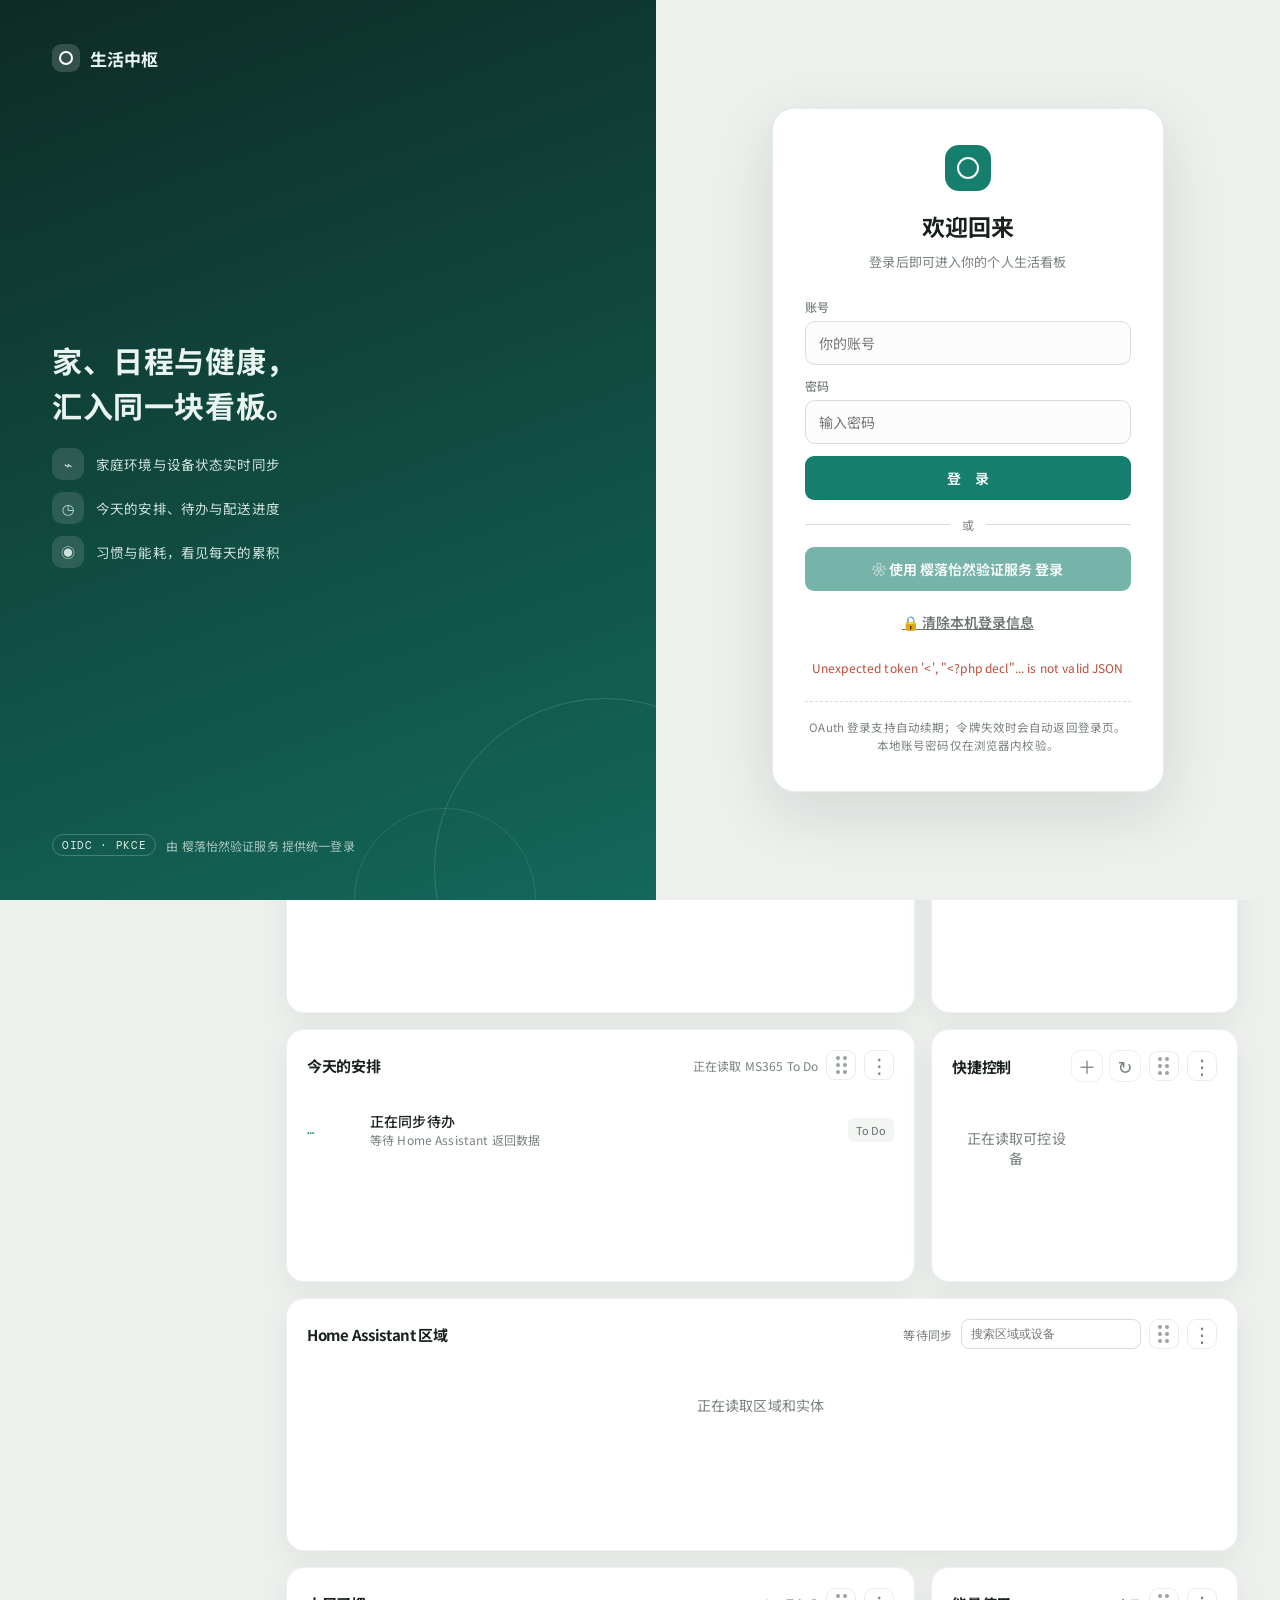
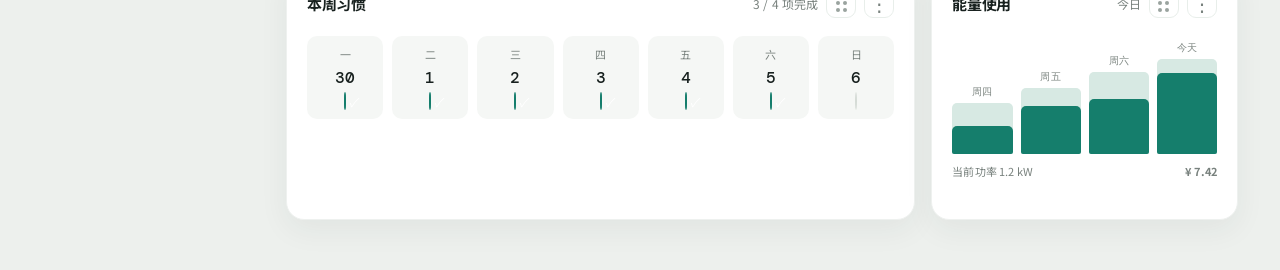
==== index.html @ b8ef4341 "style: rework the loading screen greeting 上一版的问候是一枚带边框的圆角胶囊，浮在转圈上方，和加载页极简的 居中排版格格不入，也和下方「正在验证管理员权限」形" ====
<!doctype html>
<html lang="zh-CN">
<head>
  <meta charset="UTF-8" />
  <meta name="viewport" content="width=device-width, initial-scale=1.0" />
  <meta name="theme-color" content="#101516" />
  <link rel="icon" href="assets/life.svg" />
  <title>生活中枢</title>
  <script>try{var t=localStorage.getItem('life-hub-theme')||'auto';var d=t==='dark'||(t==='auto'&&matchMedia('(prefers-color-scheme: dark)').matches);document.documentElement.dataset.theme=d?'dark':'light'}catch(e){document.documentElement.dataset.theme='light'}</script>
  <link rel="preconnect" href="https://fonts.googleapis.com">
  <link rel="preconnect" href="https://fonts.gstatic.com" crossorigin>
  <link href="https://fonts.googleapis.com/css2?family=DM+Mono:wght@400;500&family=Noto+Sans+SC:wght@400;500;600;700&display=swap" rel="stylesheet">
  <link rel="stylesheet" href="styles.css">
</head>
<body>
  <div class="app-loader hidden" id="app-loader" aria-live="polite" aria-busy="false"><div class="loader-box"><div class="loader-identity"><div class="spinner"></div><span class="loader-avatar" id="loader-avatar" aria-hidden="true" hidden></span></div><b class="loader-greeting" id="loader-greeting" hidden></b><b id="loader-title">正在加载你的生活中枢</b><span id="loader-detail">正在准备安全连接…</span><div class="loader-progress" aria-hidden="true"><i></i><i></i><i></i></div></div></div>
  <section class="auth-gate" id="auth-gate">
    <div class="auth-panel">
      <div class="auth-brand"><span class="logo"></span>生活中枢</div>
      <div class="auth-copy">
        <h2 class="auth-headline">家、日程与健康，<br>汇入同一块看板。</h2>
        <ul class="auth-points">
          <li><span class="pt-icon">⌁</span>家庭环境与设备状态实时同步</li>
          <li><span class="pt-icon">◷</span>今天的安排、待办与配送进度</li>
          <li><span class="pt-icon">◉</span>习惯与能耗，看见每天的累积</li>
        </ul>
      </div>
      <div class="auth-panel-foot"><span class="auth-mono">OIDC · PKCE</span>由 樱落怡然验证服务 提供统一登录</div>
    </div>
    <div class="auth-card">
      <div class="logo"></div>
      <h1>欢迎回来</h1>
      <p>登录后即可进入你的个人生活看板</p>
      <form class="auth-form" id="auth-form">
        <div class="auth-field"><label for="auth-user">账号</label><input id="auth-user" name="username" type="text" autocomplete="username" autocapitalize="none" spellcheck="false" maxlength="32" placeholder="你的账号"></div>
        <div class="auth-field"><label for="auth-pass">密码</label><input id="auth-pass" name="password" type="password" autocomplete="current-password" placeholder="输入密码"></div>
        <button class="btn primary auth-submit" id="auth-submit" type="submit">登　录</button>
      </form>
      <div class="auth-sso" id="auth-sso" hidden></div>
      <div class="auth-divider"><span>或</span></div>
      <button class="btn primary auth-oauth" id="auth-login" disabled>❀ 使用 樱落怡然验证服务 登录</button>
      <button class="btn logout" id="auth-logout">🔒 清除本机登录信息</button>
      <div class="auth-error" id="auth-error"></div>
      <div class="auth-card-foot">OAuth 登录支持自动续期；令牌失效时会自动返回登录页。本地账号密码仅在浏览器内校验。</div>
    </div>
  </section>
  <div class="app"><aside class="sidebar"><div class="brand"><span class="logo"></span>生活中枢</div><nav class="nav"><button class="active" data-view="overview"><span class="icon">⌂</span><span class="nav-label">总览</span></button><button data-view="home"><span class="icon">⌁</span><span class="nav-label">我的家</span></button><button data-view="schedule"><span class="icon">◷</span><span class="nav-label">日程</span></button><button data-view="orders"><span class="icon">▣</span><span class="nav-label">消费与订单</span></button><button data-view="health"><span class="icon">◉</span><span class="nav-label">健康</span></button><button class="nav-ai-button" id="ai-open" type="button" title="打开 AI 助手"><span class="icon">✦</span><span class="nav-label">AI 助手</span></button><button class="nav-settings-button" data-view="settings"><span class="icon">⚙</span><span class="nav-label">设置</span></button></nav></aside>
  <main><header class="top"><h1 id="greeting">你好，Gu</h1><div class="date"><b id="today">正在读取日期</b><br><span id="clock">--:--</span></div></header>
  <section class="view-intro" id="view-intro" aria-live="polite"><div class="eyebrow" id="view-eyebrow">LIFE OVERVIEW</div><h2 id="view-title">总览</h2><p id="view-description">在一个页面中查看今天最重要的生活信息。</p></section>
  <section class="grid">
    <article class="card hero" data-widget-id="home" data-views="home"><div class="card-head"><h2>家</h2><span class="status"><i class="dot"></i><span id="ha-status">演示数据</span></span></div><div class="home-title" id="home-title">家里舒适宜人</div><div class="temp"><span id="temperature">26.5</span><span>°C</span></div><div class="subline" id="environment">湿度 54% · 空气质量优</div><div class="rooms" id="room-list"><button class="environment-slot" type="button" data-environment-slot="0" title="选择第一个环境传感器"><span>环境数据 1</span><strong>--</strong></button><button class="environment-slot" type="button" data-environment-slot="1" title="选择第二个环境传感器"><span>环境数据 2</span><strong>--</strong></button></div></article>
    <article class="card weather" data-widget-id="weather" data-views="overview home"><div class="card-head"><h2>天气与预报</h2><span class="muted" id="weather-status">待配置城市</span></div><div class="weather-body" id="weather-body"><div class="empty-picker">在设置中配置城市后，展示当前天气与三日预报（数据来自免费开放接口 Open-Meteo，无需注册）。</div></div></article>
    <article class="card workspaces" data-widget-id="workspaces" data-views="overview"><div class="card-head"><h2>工作区动态</h2><div class="workspace-card-tools"><span class="muted" id="workspace-status">等待连接</span><button class="workspace-refresh" id="workspace-refresh" type="button" title="刷新工作区状态" aria-label="刷新工作区状态">↻</button></div></div><div class="workspace-summary" id="workspace-summary"><span><i class="workspace-dot state-task"></i>进行中 <b>0</b></span><span><i class="workspace-dot state-error"></i>遇到错误 <b>0</b></span><span><i class="workspace-dot state-choice"></i>需要选择 <b>0</b></span></div><div class="workspace-list" id="workspace-list"><div class="empty-picker">登录 Authentik 管理员账号后读取 DSH 工作区状态。</div></div></article><article class="card delivery" data-widget-id="delivery" data-views="orders"><div class="card-head"><h2>正在配送</h2><button class="more">···</button></div><div class="delivery-restaurant">山也日式料理</div><div class="muted">招牌豚骨拉面 · 1 份</div><div class="progress"><i></i></div><div class="stages"><span>商家接单</span><b>骑手取餐</b><span>送达</span></div><div class="eta">预计送达 <strong id="delivery-eta">--:--</strong></div></article>
    <article class="card agenda" data-widget-id="agenda" data-views="schedule"><div class="card-head"><h2>今天的安排</h2><span class="muted" id="agenda-source">正在读取 MS365 To Do</span></div><div class="agenda-list" id="agenda-list"><div class="agenda-row"><span class="agenda-time">…</span><div><div class="agenda-title">正在同步待办</div><div class="agenda-meta">等待 Home Assistant 返回数据</div></div><span class="tag">To Do</span></div></div></article>
    <article class="card countdown" data-widget-id="countdown" data-views="overview schedule"><div class="card-head"><h2>纪念日与倒数</h2><span class="muted" id="countdown-status">未添加</span></div><div class="countdown-list" id="countdown-list"><div class="empty-picker">在设置中添加生日、节日或重要日子。</div></div></article>
    <article class="card quick" data-widget-id="quick" data-views="home"><div class="card-head"><h2>快捷控制</h2><div><button class="more" id="quick-picker" title="选择快捷设备">＋</button><button class="more" id="refresh-home" title="刷新">↻</button></div></div><div class="quick-grid" id="quick-grid"><div class="empty-picker">正在读取可控设备</div></div></article>
    <article class="card devices" data-widget-id="devices" data-views="home"><div class="card-head"><h2>Home Assistant 区域</h2><div class="device-tools"><span class="muted" id="device-count">等待同步</span><input class="device-search" id="device-search" type="search" placeholder="搜索区域或设备" aria-label="搜索 Home Assistant 区域或设备"></div></div><div class="device-list" id="device-list"><div class="empty-picker">正在读取区域和实体</div></div></article>
    <article class="card habit" data-widget-id="habit" data-views="health"><div class="card-head"><h2>本周习惯</h2><span class="muted">3 / 4 项完成</span></div><div class="habit-grid" id="habit-grid"></div></article>
    <article class="card energy" data-widget-id="energy" data-views="home orders"><div class="card-head"><h2>能量使用</h2><span class="muted">今日</span></div><div class="bars" id="energy-bars"><div class="bar" style="height:47%"><i style="height:55%"></i><em>—</em></div><div class="bar" style="height:61%"><i style="height:73%"></i><em>—</em></div><div class="bar" style="height:76%"><i style="height:67%"></i><em>—</em></div><div class="bar" style="height:88%"><i style="height:85%"></i><em>今天</em></div></div><div class="energy-foot"><span>当前功率 1.2 kW</span><b>¥ 7.42</b></div></article>
  </section>
  <section class="settings-page" data-views="settings"><div class="settings-grid"><div class="settings-stack"><article class="settings-card"><h3>小组件</h3><p>选择要显示在生活中枢里的信息卡片。</p><div id="widget-settings" class="widget-settings"></div></article><article class="settings-card"><h3>纪念日与倒数</h3><p>添加生日、节日和重要日子，看板会自动计算倒数天数。</p><div class="countdown-settings" id="countdown-settings"></div><form class="profile-form countdown-add" id="countdown-form"><div class="field"><label for="countdown-name">名称</label><input id="countdown-name" type="text" maxlength="16" placeholder="例如：生日"></div><div class="field"><label for="countdown-date">日期</label><input id="countdown-date" type="date" required></div><label class="widget-toggle countdown-yearly"><span><b>每年重复</b><small>适合生日、纪念日</small></span><input type="checkbox" id="countdown-yearly" checked><i></i></label><button class="btn primary" type="submit">添加纪念日</button></form></article><article class="settings-card"><h3>导航分类</h3><p>选择左侧导航中显示的分类；“总览”和“设置”始终保留。</p><div id="nav-settings" class="nav-settings"></div></article></div><div class="settings-stack"><article class="settings-card"><h3>个性化</h3><p>设置首页欢迎语中显示的称呼，仅保存在当前浏览器。</p><form id="profile-form" class="profile-form"><div class="field"><label for="profile-name">你的称呼</label><input id="profile-name" name="displayName" type="text" maxlength="24" autocomplete="nickname" placeholder="例如：Gu"></div><button class="btn primary" type="submit">保存称呼</button></form></article><article class="settings-card"><h3>外观</h3><p>选择看板的配色主题；跟随系统会随设备的日间/夜间设置自动切换。</p><div class="theme-options" id="theme-options"><button type="button" data-theme-mode="auto"><span>◐</span>跟随系统</button><button type="button" data-theme-mode="light"><span>☀</span>日间模式</button><button type="button" data-theme-mode="dark"><span>☾</span>夜间模式</button></div></article><article class="settings-card"><h3>天气与位置</h3><p>天气数据来自免费的 Open-Meteo 开放接口，无需注册、无需 API Key。</p><form class="profile-form" id="weather-form"><div class="field"><label for="weather-city">城市名称</label><input id="weather-city" type="text" maxlength="24" placeholder="例如：上海"></div><button class="btn primary" type="submit">保存城市并获取天气</button></form></article><article class="settings-card"><h3>AI 助手</h3><p>接入任意 OpenAI 兼容接口（OpenAI、DeepSeek、各类中转站均可）。API Key 仅保存在当前浏览器，对话时会带上看板的实时数据。</p><form id="ai-config-form" class="profile-form"><div class="field"><label for="ai-base">接口地址</label><input id="ai-base" type="text" placeholder="https://api.example.com/v1" autocomplete="off" spellcheck="false"></div><div class="field"><label for="ai-key">API Key</label><input id="ai-key" type="password" placeholder="sk-…" autocomplete="off"></div><div class="field"><label for="ai-model">模型</label><div class="ai-model-row"><select id="ai-model"><option value="">先拉取模型列表</option></select><button class="btn" type="button" id="ai-fetch-models">拉取模型</button></div></div><button class="btn primary" type="submit">保存 AI 配置</button><span class="ai-config-status" id="ai-config-status"></span></form></article><article class="settings-card"><h3>连接与账户</h3><p>公开与私密配置由服务器 <b>.env</b> 和管理员权限网关统一管理。</p><section class="dsh-pairing-panel"><div class="dsh-pairing-heading"><span>⌁</span><div><b>连接本机 DSH</b><small>生成一次性验证码，在 DSH 的「活动统计 → 总设置」中输入即可完成连接。</small></div></div><div class="dsh-pairing-code" id="dsh-pairing-code" hidden><b id="dsh-pairing-value">000000</b><span id="dsh-pairing-expiry">有效期 5 分钟</span><button class="btn" id="dsh-pairing-copy" type="button">复制验证码</button></div><div class="dsh-pairing-actions"><button class="btn" id="dsh-pairing-create" type="button">生成 DSH 配对码</button><span id="dsh-pairing-status">仅 Authentik 管理员可以生成；验证码只可使用一次。</span></div></section><div class="settings-actions"><button class="btn primary" id="settings-connect">连接 Home Assistant</button><button class="btn" id="settings-reset">重置布局、小组件与导航</button><button class="btn danger" id="settings-logout">退出登录</button></div></article><article class="settings-card settings-version"><div class="version-heading"><span class="version-mark">↗</span><span><small>生活中枢</small><b>版本与更新</b></span></div><strong data-app-version>正在读取版本</strong><div class="version-actions"><button class="btn" id="check-update" type="button">检查更新</button><a class="btn primary" id="upgrade-dashboard" href="upgrade.html">升级看板</a><a class="btn primary" href="https://github.com/Guyao146/Life-Dashboard" target="_blank" rel="noopener noreferrer">前往 GitHub</a></div><span class="version-status" id="version-status">已是最新版本</span></article></div></div></section></main><nav class="mobile-nav"><button data-view="overview"><span>⌂</span>总览</button><button data-view="settings"><span>⚙</span>设置</button><button data-view="schedule"><span>◷</span>日程</button><button data-view="health"><span>◉</span>健康</button></nav></div>
  <div class="modal" id="connect-modal"><form class="modal-box" id="connect-form"><h2>连接 Home Assistant</h2><p>只有 Authentik 管理员登录后，服务器才会下发 Home Assistant 配置。</p><div class="modal-actions"><button type="button" class="btn" id="cancel-connect">取消</button><button class="btn primary" type="submit">连接并同步</button></div><div class="connection-note">请在服务器 <b>.env</b> 中配置 Home Assistant，并设置 Authentik 管理员白名单。区域、设备和实体信息会通过 Home Assistant WebSocket API 同步。</div></form></div><div class="modal" id="picker-modal"><div class="modal-box picker-box"><div class="card-head"><h2>选择快捷控制</h2><span class="picker-count" id="picker-count">0 / 6</span></div><p>快捷控制独立读取所有可控实体，按设备类型展开选择，最多展示 6 个。</p><div class="picker-list" id="picker-list"></div><div class="modal-actions"><button class="btn" id="cancel-picker">取消</button><button class="btn primary" id="save-picker">保存选择</button></div></div></div><div class="modal" id="environment-picker-modal"><div class="modal-box picker-box environment-picker-box"><div class="card-head"><div><span class="environment-slot-kicker" id="environment-slot-kicker">环境数据 1</span><h2>选择环境传感器</h2></div><button class="more" id="close-environment-picker" type="button" aria-label="关闭">×</button></div><p>从温度或湿度实体中单选一个。两个数据位彼此独立，也可以选择同一设备的不同传感器。</p><div class="environment-picker-list" id="environment-picker-list"></div><div class="modal-actions"><button class="btn" id="cancel-environment-picker" type="button">取消</button><button class="btn primary" id="save-environment-picker" type="button">保存选择</button></div></div></div><div class="modal" id="device-modal"><div class="modal-box"><div class="card-head"><h2 id="detail-name">设备详情</h2><button class="more" id="close-detail">×</button></div><div class="detail-state" id="detail-state">—</div><div class="detail-attrs" id="detail-attrs"></div><div class="modal-actions"><button class="btn primary" id="detail-control">控制设备</button></div></div></div><div class="ai-panel" id="ai-panel" aria-hidden="true"><div class="ai-head"><div class="ai-title"><span class="ai-dot" id="ai-dot"></span><b>AI 助手</b><small id="ai-model-label">未配置模型</small></div><button class="more" id="ai-close" type="button" aria-label="关闭 AI 助手">×</button></div><div class="ai-messages" id="ai-messages"></div><form class="ai-input" id="ai-form"><input id="ai-question" type="text" placeholder="问问你的生活中枢…" autocomplete="off" maxlength="500"><button class="btn primary" id="ai-send" type="submit">发送</button></form></div><div class="toast" id="toast"></div>

  <div class="modal" id="workspace-detail-modal"><div class="modal-box workspace-detail-modal-box"><div class="card-head"><div><span class="workspace-detail-kicker" id="workspace-detail-kicker">DSH WORKSPACE</span><h2 id="workspace-detail-title">工作区详情</h2></div><button class="more" id="close-workspace-detail" type="button" aria-label="关闭">×</button></div><div class="workspace-detail-layout"><aside class="workspace-session-list" id="workspace-session-list"></aside><section class="workspace-record-panel"><div class="workspace-record-head" id="workspace-record-head">选择一个会话查看记录</div><div class="workspace-record-list" id="workspace-record-list"></div><form class="workspace-message-form" id="workspace-message-form"><textarea id="workspace-message-input" maxlength="8000" placeholder="向这个 DSH 会话发送消息…" disabled></textarea><button class="btn primary" type="submit" disabled>发送</button></form></section></div></div></div>
  <script src="version.js"></script>
  <script src="app.js"></script>
</body></html>
---- styles.css ----
.workspace-open-detail{margin-left:auto;padding:7px 12px}.workspace-detail-modal-box{width:min(1120px,calc(100vw - 24px));height:min(780px,calc(100dvh - 24px));display:flex;flex-direction:column;padding:clamp(16px,3vw,24px)}.workspace-detail-kicker{font:500 11px 'DM Mono',monospace;color:var(--muted);letter-spacing:.08em}.workspace-detail-layout{display:grid;grid-template-columns:minmax(220px,300px) minmax(0,1fr);gap:16px;min-height:0;flex:1}.workspace-session-list{overflow:auto;border-right:1px solid var(--line);padding-right:12px;min-width:0}.workspace-session-list>button{width:100%;display:flex;flex-direction:column;gap:5px;text-align:left;border:0;border-radius:12px;background:transparent;color:inherit;padding:12px;cursor:pointer}.workspace-session-list>button:hover,.workspace-session-list>button.active{background:var(--bg)}.workspace-session-list small{color:var(--muted)}.workspace-record-panel{display:flex;flex-direction:column;min-width:0;min-height:0}.workspace-record-head{font-weight:600;padding:4px 0 12px}.workspace-record-list{flex:1;overflow:auto;display:flex;flex-direction:column;gap:10px;padding-right:4px}.workspace-record{border:1px solid var(--line);border-radius:14px;padding:11px 13px;background:var(--bg)}.workspace-record.record-user{margin-left:12%;background:var(--accent-soft)}.workspace-record.record-assistant{margin-right:8%}.workspace-record header{display:flex;justify-content:space-between;gap:12px;font-size:12px}.workspace-record header time,.workspace-record small{color:var(--muted)}.workspace-record pre{white-space:pre-wrap;overflow-wrap:anywhere;font:inherit;line-height:1.65;margin:8px 0 0}.workspace-message-form{display:flex;gap:10px;align-items:flex-end;padding-top:12px}.workspace-message-form textarea{flex:1;min-width:0;min-height:72px;resize:vertical;border:1px solid var(--line);border-radius:12px;background:var(--card);color:inherit;padding:11px}.workspace-message-form button{flex:0 0 auto}.workspace-detail-locked{max-width:680px;padding:16px;line-height:1.7}.workspace-detail-locked code{word-break:break-all}.workspace-detail-layout.is-locked{display:block;overflow:auto}.workspace-detail-layout.is-locked .workspace-session-list{border:0;padding:0}.workspace-detail-layout.is-locked .workspace-record-panel{display:none}@media(max-width:900px){.workspace-detail-layout:not(.is-locked){grid-template-columns:1fr;grid-template-rows:minmax(120px,28vh) minmax(0,1fr)}.workspace-session-list{border-right:0;border-bottom:1px solid var(--line);padding-right:0;padding-bottom:10px}.workspace-detail-modal-box{height:calc(100dvh - 24px)}}
:root {
  --bg:#edf0ed;
  --ink:#18211f;
  --muted:#78817d;
  --line:#d7ddd8;
  --card:#fff;
  --accent:#157e6c;
  --accent-soft:#d8eee8;
  --orange:#f29145;
  --orange-soft:#fff0df;
  --shadow:0 10px 30px rgba(34,48,43,.06)
}

* {
  box-sizing:border-box
}

body {
  margin:0;
  background:var(--bg);
  color:var(--ink);
  font:14px 'Noto Sans SC',system-ui,sans-serif;
  letter-spacing:.01em
}

button {
  font:inherit;
  cursor:pointer;
  border:0
}

.app {
  min-height:100vh;
  display:grid;
  grid-template-columns:244px 1fr
}

.sidebar {
  padding:28px 18px 50px;
  border-right:1px solid var(--line);
  display:flex;
  flex-direction:column;
  position:sticky;
  top:0;
  height:100vh
}

.brand {
  display:flex;
  gap:10px;
  align-items:center;
  padding:0 10px 32px;
  font-weight:700;
  font-size:17px
}

.logo {
  width:28px;
  height:28px;
  border-radius:9px;
  background:var(--accent);
  position:relative
}

.logo:after {
  content:'';
  position:absolute;
  width:10px;
  height:10px;
  border:2px solid #fff;
  border-radius:50%;
  top:7px;
  left:7px
}

.nav {
  display:flex;
  flex:1;
  flex-direction:column;
  gap:5px
}

.nav .nav-settings-button {
  margin-top:0
}

.nav button {
  background:transparent;
  color:#68726e;
  text-align:left;
  padding:11px 12px;
  border-radius:10px;
  display:flex;
  gap:12px;
  align-items:center;
  position:relative;
  overflow:hidden;
  transition:color .22s ease,background-color .22s ease,transform .22s cubic-bezier(.22,1,.36,1),box-shadow .22s ease
}

.nav button:before {
  content:'';
  position:absolute;
  left:0;
  top:50%;
  width:3px;
  height:18px;
  border-radius:0 4px 4px 0;
  background:var(--accent);
  opacity:0;
  transform:translate(-4px,-50%) scaleY(.45);
  transition:opacity .22s ease,transform .22s cubic-bezier(.22,1,.36,1)
}

.nav button:hover {
  color:var(--ink);
  background:rgba(255,255,255,.58);
  transform:translateX(2px)
}

.nav button.active {
  color:var(--ink);
  background:#fff;
  font-weight:600;
  box-shadow:0 6px 18px rgba(34,48,43,.08)
}

.nav button.active:before {
  opacity:1;
  transform:translate(0,-50%) scaleY(1)
}

.nav-label {
  display:inline-block;
  transform-origin:left center
}

.nav button.active .nav-label {
  animation:nav-label-in .34s cubic-bezier(.22,1,.36,1)
}

@keyframes nav-label-in {
  0% { opacity:.35; transform:translateX(-5px) scale(.97) }
  100% { opacity:1; transform:translateX(0) scale(1) }
}

.nav-item-hidden {
  display:none!important
}

.icon {
  width:18px;
  text-align:center;
  font-size:16px
}

.side-bottom {
  margin-top:auto;
  background:#dbe9e3;
  border-radius:15px;
  padding:15px
}

.side-bottom span {
  font-size:12px;
  color:#4b625a
}

.side-bottom strong {
  display:block;
  margin:5px 0 12px;
  font-size:14px
}

.side-bottom button {
  width:100%;
  padding:8px;
  border-radius:8px;
  background:var(--ink);
  color:#fff;
  font-size:12px
}

main {
  max-width:2036px;
  width:100%;
  margin:auto;
  display:grid;
  grid-template-columns:250px minmax(0,1396px) minmax(250px,1fr);
  column-gap:28px;
  align-items:start;
  padding:108px 42px 50px
}

.top {
  display:flex;
  justify-content:space-between;
  align-items:center;
  margin:0;
  padding:20px 42px 15px;
  position:fixed;
  top:0;
  left:244px;
  right:0;
  z-index:20;
  background:rgba(237,240,237,.94);
  backdrop-filter:blur(12px);
  border-bottom:1px solid rgba(215,221,216,.72)
}

.eyebrow {
  color:var(--accent);
  font:500 12px 'DM Mono',monospace;
  letter-spacing:.08em;
  text-transform:uppercase
}

.top h1 {
  margin:5px 0 0;
  font-size:28px;
  letter-spacing:-.04em
}

.date {
  color:var(--muted);
  text-align:right;
  line-height:1.7
}

.date b {
  color:var(--ink);
  font-weight:600
}

.grid {
  display:grid;
  grid-template-columns:minmax(0,1.16fr) minmax(0,.84fr) minmax(0,.84fr);
  gap:16px;
  align-items:start;
  grid-auto-flow:row dense
}

.view-intro {
  grid-column:1;
  grid-row:1;
  position:sticky;
  top:126px;
  align-self:start;
  margin:0;
  padding:4px 8px 0 0;
  text-align:left
}

.view-intro h2 {
  margin:5px 0 6px;
  font-size:28px;
  letter-spacing:-.04em
}

.view-intro p {
  margin:0;
  color:var(--muted);
  font-size:13px;
  line-height:1.7
}

.card {
  background:var(--card);
  border:1px solid #eef1ef;
  border-radius:18px;
  padding:20px;
  box-shadow:var(--shadow)
}

.card h2 {
  margin:0;
  font-size:15px;
  letter-spacing:-.02em
}

.card-head {
  display:flex;
  justify-content:space-between;
  align-items:center;
  margin-bottom:18px
}

.more {
  color:var(--muted);
  background:transparent;
  font-size:18px;
  line-height:1
}

.status {
  display:inline-flex;
  align-items:center;
  gap:6px;
  color:var(--accent);
  font-size:12px
}

.dot {
  width:7px;
  height:7px;
  border-radius:50%;
  background:var(--accent);
  box-shadow:0 0 0 3px var(--accent-soft)
}

.hero {
  grid-column:span 2;
  background:linear-gradient(125deg,#167b69,#255a52);
  color:white;
  min-height:253px;
  position:relative;
  overflow:hidden
}

.hero:before,.hero:after {
  content:'';
  position:absolute;
  border-radius:50%;
  border:1px solid rgba(255,255,255,.15)
}

.hero:before {
  width:340px;
  height:340px;
  right:-122px;
  bottom:-190px
}

.hero:after {
  width:460px;
  height:460px;
  right:-185px;
  bottom:-270px
}

.hero .card-head {
  position:relative;
  z-index:1
}

.hero .status {
  color:#b9ece0
}

.hero .dot {
  background:#9ee6d2;
  box-shadow:0 0 0 3px rgba(158,230,210,.18)
}

.home-title {
  font-size:28px;
  margin-top:40px;
  font-weight:600;
  letter-spacing:-.04em;
  position:relative;
  z-index:1
}

.temp {
  font:600 50px/1 'DM Mono',monospace;
  letter-spacing:-.09em;
  position:relative;
  z-index:1;
  margin:12px 0 4px
}

.temp span {
  font-size:20px;
  vertical-align:top;
  letter-spacing:0
}

.temp #temperature {
  font:600 50px/1 'DM Mono',monospace;
  vertical-align:baseline;
  letter-spacing:-.09em
}

.subline {
  position:relative;
  z-index:1;
  color:#c6e1db;
  font-size:13px
}

.rooms {
  position:absolute;
  right:22px;
  bottom:21px;
  z-index:1;
  display:flex;
  gap:7px
}

.rooms span {
  background:rgba(255,255,255,.13);
  padding:7px 10px;
  border:1px solid rgba(255,255,255,.15);
  border-radius:8px;
  font:11px 'DM Mono',monospace
}

.rooms .environment-slot {
  min-width:112px;
  max-width:150px;
  display:grid;
  gap:2px;
  padding:7px 10px;
  border:1px solid rgba(255,255,255,.15);
  border-radius:9px;
  background:rgba(255,255,255,.13);
  color:#fff;
  text-align:left;
  transition:background .18s,border-color .18s,transform .18s
}

.rooms .environment-slot:hover {
  background:rgba(255,255,255,.2);
  border-color:rgba(255,255,255,.3);
  transform:translateY(-1px)
}

.rooms .environment-slot span {
  overflow:hidden;
  padding:0;
  border:0;
  background:transparent;
  color:#bfe2da;
  font:10px/1.35 'Noto Sans SC',sans-serif;
  text-overflow:ellipsis;
  white-space:nowrap
}

.rooms .environment-slot strong {
  overflow:hidden;
  font:500 12px/1.35 'DM Mono',monospace;
  text-overflow:ellipsis;
  white-space:nowrap
}

.environment-picker-box {
  width:min(620px,calc(100vw - 36px))
}

.environment-picker-box .card-head>div {
  display:grid;
  gap:3px
}

.environment-slot-kicker {
  color:var(--accent);
  font:500 11px 'DM Mono',monospace;
  letter-spacing:.08em
}

.environment-picker-list {
  min-height:150px;
  display:grid;
  gap:12px;
  overflow:auto;
  padding:3px 2px 2px
}

.environment-sensor-group {
  overflow:hidden;
  border:1px solid #e2e9e5;
  border-radius:14px;
  background:#fbfcfb
}

.environment-sensor-group h3 {
  display:flex;
  align-items:center;
  gap:8px;
  margin:0;
  padding:11px 13px;
  border-bottom:1px solid #e7ece9;
  color:#52605b;
  font-size:12px
}

.environment-sensor-options {
  display:grid;
  grid-template-columns:repeat(2,minmax(0,1fr));
  gap:8px;
  padding:10px
}

.environment-sensor-option {
  position:relative;
  display:grid;
  grid-template-columns:18px minmax(0,1fr) auto;
  align-items:center;
  gap:9px;
  min-height:53px;
  padding:9px 10px;
  border:1px solid #e2e8e4;
  border-radius:11px;
  background:#fff;
  cursor:pointer
}

.environment-sensor-option:has(input:checked) {
  border-color:#8bc7b8;
  background:#eef8f5;
  box-shadow:0 0 0 2px rgba(21,126,108,.08)
}

.environment-sensor-option input {
  width:16px;
  height:16px;
  margin:0;
  accent-color:var(--accent)
}

.environment-sensor-copy {
  min-width:0;
  display:grid;
  gap:2px
}

.environment-sensor-copy b,.environment-sensor-copy small {
  overflow:hidden;
  text-overflow:ellipsis;
  white-space:nowrap
}

.environment-sensor-copy b {
  font-size:12px
}

.environment-sensor-copy small {
  color:var(--muted);
  font:10px 'DM Mono',monospace
}

.environment-sensor-value {
  color:var(--accent);
  font:500 12px 'DM Mono',monospace
}

.environment-sensor-empty {
  grid-column:1/-1;
  padding:12px;
  color:var(--muted);
  text-align:center;
  font-size:12px
}

.delivery {
  grid-column:3;
  min-height:253px
}

.delivery-restaurant {
  font-size:18px;
  font-weight:600;
  margin:5px 0 4px
}

.muted {
  color:var(--muted);
  font-size:12px
}

.progress {
  height:7px;
  background:#f1f2ef;
  border-radius:9px;
  margin:27px 0 12px;
  overflow:hidden
}

.stages {
  display:flex;
  justify-content:space-between;
  font-size:11px;
  color:var(--muted)
}

.stages b {
  color:var(--ink);
  font-weight:600
}

.eta {
  margin-top:20px;
  border-radius:10px;
  background:var(--orange-soft);
  padding:10px 12px;
  color:#a95c22;
  font-size:12px
}

.eta strong {
  float:right;
  font:500 16px 'DM Mono',monospace
}

.agenda {
  grid-column:span 2
}

.agenda-list {
  display:grid;
  gap:0
}

.agenda-row {
  display:grid;
  grid-template-columns:63px 1fr auto;
  align-items:center;
  padding:13px 0;
  border-top:1px solid #eef0ed
}

.agenda-row:first-child {
  border-top:0
}

.agenda-time {
  font:12px 'DM Mono',monospace;
  color:var(--accent)
}

.agenda-title {
  font-weight:500
}

.agenda-meta {
  color:var(--muted);
  font-size:12px
}

.tag {
  font-size:11px;
  padding:4px 8px;
  border-radius:6px;
  background:#f3f5f3;
  color:#65706b
}

.tag.work {
  background:#e9eefb;
  color:#5972b5
}

.tag.life {
  background:#fcebdc;
  color:#b76b31
}

.quick {
  grid-column:3;
  align-self:start
}

.quick .card-head {
  align-items:center
}

.quick .card-head>div {
  display:flex;
  gap:6px
}

.quick .more {
  width:32px;
  height:32px;
  min-width:32px;
  padding:0;
  border:1px solid #edf0ed;
  border-radius:10px;
  background:#fff;
  display:grid;
  place-items:center;
  font-size:18px;
  line-height:1
}

.quick-grid {
  display:grid;
  grid-template-columns:repeat(2,minmax(0,1fr));
  gap:9px
}

.quick-grid button {
  height:88px;
  min-width:0;
  text-align:left;
  border:1px solid #edf0ed;
  border-radius:12px;
  background:#fff;
  padding:11px 12px;
  color:var(--ink);
  transition:.2s;
  overflow:hidden
}

.quick-grid button:hover,.quick-grid button.on {
  border-color:#b9ddd3;
  background:#f1faf7
}

.quick .qicon {
  font-size:19px;
  display:block;
  margin-bottom:6px
}

.quick .qname {
  display:block;
  overflow:hidden;
  text-overflow:ellipsis;
  white-space:nowrap;
  font-weight:500
}

.quick small {
  display:block;
  color:var(--muted);
  font-size:11px;
  margin-top:2px
}

.quick-grid button.on small {
  color:var(--accent)
}

.card.is-hidden {
  display:none
}

.habit {
  grid-column:span 2
}

.habit-grid {
  display:grid;
  grid-template-columns:repeat(7,1fr);
  gap:9px
}

.day {
  border-radius:10px;
  background:#f5f7f5;
  text-align:center;
  padding:10px 3px;
  font-size:11px;
  color:var(--muted)
}

.day b {
  display:block;
  color:var(--ink);
  font:500 16px 'DM Mono',monospace;
  margin:5px 0
}

.check {
  margin:auto;
  width:19px;
  height:19px;
  border-radius:50%;
  border:1px solid #d5dbd6
}

.done .check {
  border-color:var(--accent);
  background:var(--accent);
  position:relative
}

.done .check:after {
  content:'✓';
  color:#fff;
  font-size:12px;
  position:absolute;
  left:4px;
  top:0
}

.energy {
  grid-column:3
}

.energy .bars {
  display:flex;
  align-items:end;
  height:118px;
  gap:8px;
  padding-top:10px
}

.bar {
  flex:1;
  border-radius:5px 5px 2px 2px;
  background:#d7e9e3;
  position:relative
}

.bar i {
  position:absolute;
  bottom:0;
  width:100%;
  border-radius:5px 5px 2px 2px;
  background:var(--accent)
}

.bar em {
  position:absolute;
  top:-18px;
  font:10px 'DM Mono',monospace;
  color:#7c8580;
  left:50%;
  transform:translateX(-50%)
}

.energy-foot {
  display:flex;
  justify-content:space-between;
  color:var(--muted);
  font-size:11px;
  margin-top:9px
}

.devices {
  grid-column:span 3
}

.device-tools {
  display:flex;
  gap:9px;
  align-items:center
}

.device-search {
  border:1px solid var(--line);
  border-radius:8px;
  padding:7px 9px;
  width:180px;
  font-size:12px;
  outline:0
}

.device-list {
  display:block;
  gap:9px;
  max-height:540px;
  overflow:auto;
  padding-right:3px
}

.device-item {
  min-height:76px;
  text-align:left;
  padding:11px;
  border:1px solid #e8eeea;
  border-radius:11px;
  background:#fff;
  transition:.18s
}

.device-item:hover {
  border-color:#9fd3c6;
  background:#f4fbf8
}

.device-item strong,.device-item small {
  display:block;
  white-space:nowrap;
  overflow:hidden;
  text-overflow:ellipsis
}

.device-item strong {
  font-size:13px;
  margin-bottom:5px
}

.device-item small {
  font:11px 'DM Mono',monospace;
  color:var(--muted)
}

.device-item .state-on {
  color:var(--accent)
}

.select-list {
  max-height:340px;
  overflow:auto;
  border-top:1px solid var(--line);
  margin-top:13px
}

.select-row {
  display:flex;
  align-items:center;
  gap:10px;
  padding:10px 2px;
  border-bottom:1px solid #eef1ef;
  font-size:13px
}

.select-row input {
  accent-color:var(--accent);
  width:16px;
  height:16px
}

.detail-state {
  font:600 30px 'DM Mono',monospace;
  color:var(--accent);
  margin:16px 0
}

.detail-attrs {
  display:grid;
  gap:7px;
  max-height:220px;
  overflow:auto
}

.detail-attrs div {
  display:flex;
  justify-content:space-between;
  gap:16px;
  padding:8px;
  background:#f5f7f5;
  border-radius:7px;
  font-size:12px
}

.detail-attrs b {
  font-weight:500;
  overflow:hidden;
  text-overflow:ellipsis;
  white-space:nowrap
}

.app-loader {
  position:fixed;
  inset:0;
  z-index:110;
  background:rgba(237,240,237,.96);
  display:grid;
  place-items:center;
  transition:opacity .35s,visibility .35s
}

.app-loader.hidden {
  opacity:0;
  visibility:hidden;
  pointer-events:none
}

.loader-box {
  width:min(320px,calc(100vw - 48px));
  text-align:center;
  color:var(--muted);
  animation:loader-enter .42s cubic-bezier(.22,1,.36,1) both
}

.loader-box b {
  display:block;
  color:var(--ink);
  font-size:16px;
  letter-spacing:.02em
}

.loader-box > span {
  display:block;
  min-height:20px;
  margin-top:8px;
  font-size:12px
}

.spinner {
  width:34px;
  height:34px;
  border:3px solid #cce5dd;
  border-top-color:var(--accent);
  border-radius:50%;
  margin:0 auto 13px;
  animation:spin .7s linear infinite
}

/* 认出身份时：转圈放大成一圈光环，中央放首字母头像 */
.loader-identity {
  position:relative;
  display:grid;
  place-items:center;
  width:34px;
  height:34px;
  margin:0 auto 13px;
  transition:width .3s cubic-bezier(.22,1,.36,1),height .3s cubic-bezier(.22,1,.36,1)
}

.loader-identity .spinner { margin:0 }

.loader-identity.has-avatar {
  width:64px;
  height:64px;
  margin-bottom:16px
}

.loader-identity.has-avatar .spinner {
  width:64px;
  height:64px;
  border-width:2px;
  border-color:rgba(53,125,99,.15);
  border-top-color:var(--accent);
  animation-duration:1.2s
}

.loader-avatar {
  position:absolute;
  display:grid;
  place-items:center;
  width:42px;
  height:42px;
  border-radius:50%;
  background:var(--accent);
  color:#fff;
  font:600 17px 'DM Mono',monospace;
  letter-spacing:.02em;
  animation:loader-avatar-in .46s cubic-bezier(.22,1,.36,1) both
}

.loader-avatar[hidden] { display:none }

.loader-box b.loader-greeting {
  display:block;
  margin-bottom:6px;
  color:var(--ink);
  font-size:18px;
  font-weight:600;
  letter-spacing:.01em;
  animation:loader-greeting-in .46s cubic-bezier(.22,1,.36,1) both
}

.loader-box b.loader-greeting[hidden] { display:none }

/* 有问候语时，阶段标题退为次要信息，避免两行同样粗的大字 */
.loader-box.has-greeting > b#loader-title {
  color:var(--muted);
  font-size:12.5px;
  font-weight:500;
  letter-spacing:.03em
}

.loader-box.has-greeting > span#loader-detail {
  margin-top:3px;
  font-size:11.5px;
  opacity:.72
}

.loader-box.has-greeting .loader-progress { margin-top:19px }

.loader-progress {
  display:flex;
  justify-content:center;
  gap:6px;
  margin-top:22px
}

.loader-progress i {
  width:6px;
  height:6px;
  border-radius:50%;
  background:#b9d9d0;
  animation:loader-pulse 1.15s ease-in-out infinite
}

.loader-progress i:nth-child(2) { animation-delay:.15s }
.loader-progress i:nth-child(3) { animation-delay:.3s }

/* 加载页身份问候动画 */
@keyframes loader-avatar-in {
  from { opacity:0; transform:scale(.72) }
  to { opacity:1; transform:none }
}

@keyframes loader-greeting-in {
  from { opacity:0; transform:translateY(6px) }
  to { opacity:1; transform:none }
}

@keyframes loader-enter {
  from { opacity:0; transform:translateY(10px) scale(.98) }
  to { opacity:1; transform:none }
}

@keyframes loader-pulse {
  0%,100% { transform:scale(.75); background:#b9d9d0 }
  50% { transform:scale(1.2); background:var(--accent) }
}

@keyframes spin {
  to {
    transform:rotate(360deg)
  }

}

.modal {
  position:fixed;
  inset:0;
  z-index:30;
  background:rgba(16,27,24,.42);
  display:none;
  place-items:center;
  padding:18px
}

.modal.show {
  display:grid
}

.modal-box {
  width:min(440px,100%);
  background:#fff;
  border-radius:19px;
  padding:24px;
  box-shadow:0 25px 65px rgba(13,27,23,.25)
}

.modal-box h2 {
  font-size:20px;
  margin:0 0 7px
}

.modal-box p {
  color:var(--muted);
  font-size:13px;
  line-height:1.65;
  margin:0 0 19px
}

.picker-box {
  width:min(680px,calc(100vw - 36px));
  max-height:min(720px,calc(100vh - 36px));
  display:flex;
  flex-direction:column;
  padding:22px
}

.picker-box .card-head {
  margin-bottom:4px
}

.picker-count {
  color:var(--accent);
  font:500 12px 'DM Mono',monospace;
  background:var(--accent-soft);
  padding:4px 8px;
  border-radius:99px
}

.picker-list {
  display:grid;
  gap:9px;
  overflow:auto;
  padding:4px 2px 2px;
  margin-top:4px
}

.device-group {
  border:1px solid #e6ece8;
  border-radius:13px;
  overflow:hidden;
  background:#fbfcfb
}

.device-group summary {
  list-style:none;
  display:grid;
  grid-template-columns:25px minmax(0,1fr) 74px 12px;
  align-items:center;
  gap:10px;
  padding:13px 14px;
  cursor:pointer;
  font-weight:600
}

.device-group summary::-webkit-details-marker {
  display:none
}

.device-group summary:after {
  content:'⌄';
  grid-column:4;
  color:var(--muted);
  text-align:center;
  transition:.18s
}

.device-group[open] summary:after {
  transform:rotate(180deg)
}

.device-group-icon {
  width:25px;
  height:25px;
  display:grid;
  place-items:center;
  border-radius:8px;
  background:#e5f2ed;
  color:var(--accent);
  font-size:15px
}

.device-group small {
  grid-column:3;
  font-weight:400;
  color:var(--muted);
  margin:0;
  text-align:center;
  white-space:nowrap
}

.picker-options {
  display:grid;
  grid-template-columns:repeat(2,minmax(0,1fr));
  gap:7px;
  padding:0 10px 11px
}

.picker-option {
  display:flex;
  align-items:center;
  gap:9px;
  min-width:0;
  padding:10px;
  border:1px solid #edf0ed;
  border-radius:10px;
  background:#fff;
  cursor:pointer
}

.picker-option:hover {
  border-color:#b9ddd3;
  background:#f1faf7
}

.picker-option input {
  accent-color:var(--accent);
  width:16px;
  height:16px;
  flex:none
}

.picker-option span {
  overflow:hidden;
  text-overflow:ellipsis;
  white-space:nowrap;
  font-size:13px
}

.empty-picker {
  padding:28px 8px;
  text-align:center;
  color:var(--muted)
}

.field {
  display:grid;
  gap:7px;
  margin:14px 0
}

.field label {
  font-size:12px;
  font-weight:600
}

.field input {
  height:43px;
  border:1px solid var(--line);
  border-radius:9px;
  padding:0 11px;
  font:13px 'DM Mono',monospace;
  outline:none
}

.field input:focus {
  border-color:var(--accent);
  box-shadow:0 0 0 3px var(--accent-soft)
}

.modal-actions {
  display:flex;
  justify-content:flex-end;
  gap:8px;
  margin-top:20px
}

.btn {
  padding:10px 14px;
  border-radius:9px;
  background:#edf0ed;
  color:#4b5652
}

.btn.primary {
  background:var(--accent);
  color:#fff
}

.connection-note {
  font-size:11px;
  color:var(--muted);
  margin-top:13px
}

.connection-note b {
  color:var(--accent)
}

.toast {
  position:fixed;
  right:18px;
  bottom:18px;
  z-index:40;
  background:#1e2a27;
  color:#fff;
  padding:11px 14px;
  border-radius:10px;
  font-size:13px;
  box-shadow:var(--shadow);
  opacity:0;
  transform:translateY(12px);
  transition:.25s;
  pointer-events:none
}

.toast.show {
  opacity:1;
  transform:none
}

/* 登录页：左侧品牌介绍栏 + 右侧登录卡片，与主界面的绿色视觉保持一致。 */
.auth-gate {
  position:fixed;
  inset:0;
  z-index:100;
  background:var(--bg);
  display:grid;
  grid-template-columns:minmax(0,1.05fr) minmax(0,1fr);
  overflow:auto
}

.auth-gate.hidden {
  display:none
}

.auth-panel {
  position:relative;
  padding:44px 52px;
  background:linear-gradient(160deg,#0e2b25,#157e6c 135%);
  color:#eaf4f0;
  display:flex;
  flex-direction:column;
  gap:28px;
  overflow:hidden
}

.auth-panel:before,
.auth-panel:after {
  content:'';
  position:absolute;
  border:1px solid rgba(255,255,255,.14);
  border-radius:50%;
  pointer-events:none
}

.auth-panel:before {
  width:340px;
  height:340px;
  right:-120px;
  bottom:-140px
}

.auth-panel:after {
  width:180px;
  height:180px;
  right:120px;
  bottom:-90px;
  border-color:rgba(255,255,255,.1)
}

.auth-brand {
  display:flex;
  gap:10px;
  align-items:center;
  font-weight:700;
  font-size:17px;
  position:relative
}

.auth-panel .logo {
  background:rgba(255,255,255,.16)
}

.auth-copy {
  margin:auto 0;
  max-width:430px;
  position:relative
}

.auth-headline {
  font-size:30px;
  line-height:1.5;
  letter-spacing:.02em;
  margin:0 0 20px
}

.auth-points {
  list-style:none;
  margin:0;
  padding:0;
  display:grid;
  gap:12px;
  font-size:13.5px;
  color:#cfe3dc
}

.auth-points li {
  display:flex;
  gap:12px;
  align-items:center
}

.pt-icon {
  width:32px;
  height:32px;
  border-radius:10px;
  background:rgba(255,255,255,.12);
  display:grid;
  place-items:center;
  flex:none;
  font-size:14px
}

.auth-panel-foot {
  position:relative;
  font-size:12px;
  color:#a8c6bd;
  display:flex;
  gap:10px;
  align-items:center
}

.auth-mono {
  font-family:'DM Mono',monospace;
  font-size:11px;
  letter-spacing:.06em;
  padding:3px 9px;
  border:1px solid rgba(255,255,255,.22);
  border-radius:99px;
  color:#dff0ea
}

.auth-card {
  align-self:center;
  justify-self:center;
  width:min(392px,100%);
  margin:22px;
  padding:36px 32px;
  background:var(--card);
  border:1px solid #e5ebe6;
  border-radius:22px;
  box-shadow:0 20px 60px rgba(28,46,39,.12);
  text-align:center
}

.auth-card .logo {
  margin:0 auto 18px;
  width:46px;
  height:46px;
  border-radius:14px
}

.auth-card .logo:after {
  width:18px;
  height:18px;
  top:12px;
  left:12px
}

.auth-card h1 {
  font-size:23px;
  margin:0 0 8px
}

.auth-card p {
  color:var(--muted);
  font-size:13px;
  line-height:1.7;
  margin:0 0 24px
}

.auth-card .btn {
  width:100%;
  font-weight:600;
  padding:12px 14px;
  font-size:14px
}

.auth-form {
  display:grid;
  gap:12px;
  text-align:left;
  margin:0 0 4px
}

.auth-field {
  display:grid;
  gap:6px
}

.auth-field label {
  font-size:12px;
  font-weight:500;
  color:var(--muted)
}

.auth-field input {
  width:100%;
  padding:11px 13px;
  border:1px solid var(--line);
  border-radius:10px;
  background:#fbfcfb;
  font:inherit;
  color:var(--ink);
  outline:none;
  transition:border-color .15s,box-shadow .15s,background .15s
}

.auth-field input:focus {
  border-color:var(--accent);
  background:#fff;
  box-shadow:0 0 0 3px rgba(21,126,108,.13)
}

.auth-submit {
  letter-spacing:normal
}

#auth-submit:disabled {
  cursor:not-allowed;
  opacity:.58
}

.auth-divider {
  display:flex;
  align-items:center;
  gap:12px;
  margin:16px 0 14px;
  color:var(--muted);
  font-size:12px
}

.auth-divider:before,
.auth-divider:after {
  content:'';
  flex:1;
  height:1px;
  background:var(--line)
}

.auth-error {
  color:#ba4d39;
  font-size:12px;
  margin-top:14px;
  min-height:18px;
  line-height:1.6
}

#auth-login:disabled {
  cursor:not-allowed;
  opacity:.58
}

.logout {
  margin-top:9px;
  background:transparent!important;
  color:#6c7671!important;
  text-decoration:underline
}

.auth-card-foot {
  margin-top:24px;
  padding-top:16px;
  border-top:1px dashed var(--line);
  font-size:11.5px;
  color:var(--muted);
  line-height:1.6
}

@media (max-width:900px) {
  .auth-gate {
    grid-template-columns:1fr;
    place-items:center
  }

  .auth-panel {
    display:none
  }

  .auth-card {
    margin:0
  }
}

.mobile-nav {
  display:none
}


/* 统一组件节奏：所有卡片共享同一内边距、圆角和最小高度，跨列只改变宽度。 */
.grid {
  grid-column:2;
  grid-row:1;
  grid-template-columns:repeat(3,minmax(0,1fr));
  grid-auto-rows:auto;
  grid-auto-flow:row dense;
  align-items:start;
  align-content:start;
  justify-items:stretch;
  justify-content:start
}
.card {
  min-width:0;
  min-height:253px;
  padding:20px
}
.hero,.delivery { min-height:253px }
.agenda,.quick,.habit,.energy,.devices { align-self:stretch }
.settings-page { grid-column:2; grid-row:1; display:none; padding-bottom:30px; transform-origin:top left }
.settings-page.is-active { display:block }
.settings-card p { color:var(--muted); font-size:13px; margin:0; line-height:1.7 }
.settings-grid {
  display:grid;
  /* 细行高配合 JS 计算跨行数，形成会自动向上补位的瀑布流。 */
  grid-template-columns:repeat(3,minmax(0,1fr));
  grid-auto-rows:4px;
  grid-auto-flow:row dense;
  gap:16px;
  margin-top:0;
  align-items:start;
  align-content:start;
  justify-content:stretch
}
.settings-stack {
  min-width:0;
  display:contents
}
.settings-card { min-width:0; position:relative; align-self:start; background:var(--card); border:1px solid #eef1ef; border-radius:18px; padding:22px; box-shadow:var(--shadow) }
.settings-card > h3,.settings-card > p { padding-right:78px }
.settings-card > .widget-drag-handle { position:absolute; top:18px; right:54px; margin:0 }
.settings-card > .widget-menu { position:absolute; top:18px; right:18px; margin:0 }
.settings-card.size-small { grid-column:span 1 }
.settings-card.size-medium { grid-column:span 2 }
.settings-card.size-large { grid-column:span 3 }
.settings-card h3 { margin:0 0 6px; font-size:16px }
.profile-form { margin-top:15px }
.profile-form .field { margin:0 0 10px }
.profile-form .btn { width:100% }
.widget-settings { display:grid; grid-template-columns:repeat(2,minmax(0,1fr)); gap:9px; margin-top:18px }
.nav-settings { display:grid; grid-template-columns:repeat(2,minmax(0,1fr)); gap:9px; margin-top:18px }
.nav-settings .widget-toggle { min-height:54px }
.widget-toggle { display:flex; align-items:center; justify-content:space-between; gap:12px; min-height:58px; padding:11px 13px; border:1px solid #e8eeea; border-radius:12px; cursor:pointer; background:#fff }
.widget-toggle:hover { border-color:#b9ddd3; background:#f5fbf9 }
.widget-toggle span { min-width:0 }
.widget-toggle b,.widget-toggle small { display:block }
.widget-toggle b { font-size:13px; font-weight:600 }
.widget-toggle small { color:var(--muted); font-size:11px; margin-top:3px }
.widget-toggle input { position:absolute; opacity:0; pointer-events:none }
.widget-toggle i { flex:none; width:38px; height:22px; border-radius:99px; background:#d9dfdb; position:relative; transition:.2s }
.widget-toggle i:after { content:''; position:absolute; width:18px; height:18px; left:2px; top:2px; border-radius:50%; background:#fff; box-shadow:0 1px 3px #aeb8b2; transition:.2s }
.widget-toggle input:checked+i { background:var(--accent) }
.widget-toggle input:checked+i:after { transform:translateX(16px) }
.settings-actions { display:grid; gap:10px; margin-top:20px }
.settings-actions .btn { text-align:left }
.settings-version { display:grid; gap:13px; margin:0; padding:22px; border-color:#dceae4; background:linear-gradient(135deg,#f7fcfa,#edf7f3); color:var(--muted); font-size:12px; box-shadow:var(--shadow),inset 0 1px rgba(255,255,255,.8) }
.version-heading { display:flex; align-items:center; gap:10px }
.version-heading>span:last-child { display:grid; gap:3px }
.version-heading small { color:var(--muted); font-size:10px; letter-spacing:.06em; text-transform:uppercase }
.version-heading b { color:var(--ink); font-size:13px }
.version-mark { display:grid; place-items:center; width:34px; height:34px; border-radius:11px; background:var(--accent); color:#fff; font-size:19px; box-shadow:0 5px 12px rgba(21,126,108,.2) }
.settings-version>strong { color:var(--accent); font:600 17px 'DM Mono',monospace; letter-spacing:-.04em }
.version-actions { display:flex; gap:8px }
.version-actions .btn { flex:1; display:flex; align-items:center; justify-content:center; text-align:center; padding:9px 10px; font-size:12px; text-decoration:none }
.version-status { min-height:16px; color:var(--muted); font-size:11px }
.version-status:before { content:'●'; color:var(--accent); margin-right:5px }
.version-actions button:disabled { cursor:wait; opacity:.65 }
.btn.danger { color:#b64d3d; background:#fff0ed }
.grid.is-hidden { display:none }

.scene-list { display:grid; grid-template-columns:repeat(2,minmax(0,1fr)); gap:10px }
.scene-item { display:grid; grid-template-columns:36px minmax(0,1fr) auto; align-items:center; gap:11px; text-align:left; padding:13px; border:1px solid #e4ece8; border-radius:13px; background:#f9fbfa; color:var(--ink); transition:transform .18s ease,border-color .18s ease,box-shadow .18s ease }
.scene-item:hover { transform:translateY(-2px); border-color:#b8dacf; box-shadow:0 8px 18px rgba(21,126,108,.09) }
.scene-icon { display:grid; place-items:center; width:36px; height:36px; border-radius:11px; background:var(--accent-soft); color:var(--accent); font-size:17px }
.scene-copy { display:grid; gap:3px; min-width:0 }
.scene-copy strong,.scene-copy small { overflow:hidden; text-overflow:ellipsis; white-space:nowrap }
.scene-copy small { color:var(--muted); font:400 11px 'DM Mono',monospace }
.scene-action { padding:6px 9px; border-radius:8px; background:#fff; color:var(--accent); font-size:11px; font-weight:700; box-shadow:0 1px 4px rgba(30,50,44,.08) }

@media (max-width:700px) {
  .scene-list { grid-template-columns:1fr }
  .settings-version { align-items:flex-start; flex-direction:column }
  .settings-version strong { text-align:left }
}

@media (prefers-reduced-motion:reduce) {
  .scene-item { transition:none }
}

/* 三档统一尺寸：小=1列，中=2列，大=3列；所有卡片共享同一行高基准。 */
.grid > .card.size-small,
.grid > .card.size-medium,
.grid > .card.size-large {
  grid-column:auto;
  min-height:253px;
  align-self:start;
}
.grid > .card.size-small { grid-column:span 1 }
.grid > .card.size-medium { grid-column:span 2 }
.grid > .card.size-large { grid-column:span 3 }
.grid > .card.is-dragging,.settings-card.is-dragging { opacity:.62; border-color:#9fd3c6; box-shadow:0 14px 34px rgba(21,126,108,.13) }
.grid .card-head > h2 { margin-right:auto }
.widget-drag-handle { width:30px; height:30px; display:grid; grid-template-columns:repeat(2,4px); grid-template-rows:repeat(3,4px); place-content:center; gap:3px; flex:none; margin-left:8px; border:1px solid #e8eeea; border-radius:9px; background:#fff; color:#9aa39f; cursor:grab; user-select:none }
.widget-drag-handle:active { cursor:grabbing }
.widget-drag-handle:hover { color:var(--accent); border-color:#b9ddd3; background:#f1faf7 }
.widget-drag-handle i { display:block; width:4px; height:4px; border-radius:50%; background:currentColor; pointer-events:none }
.widget-menu { position:relative; flex:none; margin-left:8px; z-index:8 }
.widget-menu-trigger { width:30px; height:30px; display:grid; place-items:center; padding:0; border:1px solid #e8eeea; border-radius:9px; background:#fff; color:var(--muted); font-size:20px; line-height:1; transition:.18s }
.widget-menu-trigger:hover,.widget-menu.is-open .widget-menu-trigger { color:var(--accent); border-color:#b9ddd3; background:#f1faf7 }
.widget-menu-popover { position:fixed; top:0; left:0; z-index:80; width:164px; display:none; padding:6px; border:1px solid #e1e8e3; border-radius:12px; background:#fff; box-shadow:0 15px 38px rgba(25,40,35,.18); color:var(--ink); pointer-events:none }
.widget-menu-popover.is-open { display:grid; gap:3px; pointer-events:auto }
.widget-menu-popover button { position:relative; display:grid; grid-template-columns:25px minmax(0,1fr) auto; align-items:center; gap:8px; width:100%; min-height:38px; padding:9px 8px; border-radius:8px; background:transparent; color:var(--ink); text-align:left; font-size:12px }
.widget-menu-popover button > * { pointer-events:none }
.widget-menu-popover button:hover,.widget-menu-popover button.active { background:#eef8f4; color:var(--accent) }
.widget-menu-popover button.active:after { content:'✓'; position:absolute; right:12px }
.widget-menu-popover button small { color:var(--muted); font-size:10px; padding-right:14px }
.size-preview { display:block; height:14px; border:1.5px solid currentColor; border-radius:3px; opacity:.75 }
.size-preview.size-small { width:9px }
.size-preview.size-medium { width:17px }
.size-preview.size-large { width:25px }
.hero .widget-menu-trigger { color:#c6e1db; border-color:rgba(255,255,255,.2); background:rgba(255,255,255,.1) }
.hero .widget-menu-trigger:hover,.hero .widget-menu.is-open .widget-menu-trigger { color:#fff; border-color:rgba(255,255,255,.4); background:rgba(255,255,255,.18) }
.hero .widget-drag-handle { color:#c6e1db; border-color:rgba(255,255,255,.2); background:rgba(255,255,255,.1) }
.hero .widget-drag-handle:hover { color:#fff; border-color:rgba(255,255,255,.4); background:rgba(255,255,255,.18) }
.widget-drag-ghost { position:fixed; left:-1000px; top:-1000px; z-index:999; min-width:132px; height:42px; display:flex; align-items:center; gap:9px; padding:0 14px; border:1px solid #b9ddd3; border-radius:12px; background:rgba(255,255,255,.96); color:var(--ink); box-shadow:0 12px 30px rgba(25,40,35,.18); font-size:13px; font-weight:600 }
.widget-drag-ghost:before { content:'⠿'; color:var(--accent); font-size:19px; font-weight:400 }
@media(prefers-reduced-motion:reduce) {
  .grid > .card,.settings-page,.settings-card,.nav button,.nav button:before,.nav-label { animation:none!important; transition:none!important }
}
.widget-setting-row { display:grid; grid-template-columns:minmax(0,1fr) auto; gap:8px; align-items:center }
.widget-size { height:42px; border:1px solid #e8eeea; border-radius:10px; padding:0 9px; color:var(--ink); background:#fff; font-size:12px; cursor:pointer }
.widget-size:focus { outline:2px solid var(--accent-soft); border-color:var(--accent) }
.ha-device-group { margin-bottom:9px }
.ha-device-group:last-child { margin-bottom:0 }
.device-items { display:grid; grid-template-columns:repeat(auto-fill,minmax(180px,1fr)); gap:8px; padding:0 10px 10px }
.ha-device-group .device-item { min-height:68px }

/* 只有画布两侧都容得下说明栏时才启用三列；否则保持原来的 1480px 卡片画布。 */
@media(max-width:2279px) {
  main {
    display:block;
    max-width:1480px
  }

  .view-intro {
    position:static;
    margin:0 0 22px;
    padding:0
  }

  .grid,.settings-page {
    grid-column:auto;
    grid-row:auto
  }
}

@media(max-width:900px) {
  .widget-drag-handle { display:none }

  .app {
    display:block
  }

  .sidebar {
    display:none
  }

  main {
    display:block;
    padding:98px 18px 88px
  }

  .view-intro {
    position:static;
    margin:0 0 22px;
    padding:0
  }

  .grid,.settings-page {
    grid-column:auto;
    grid-row:auto
  }

  .top {
    left:0;
    padding:17px 18px 13px
  }

  .top h1 {
    font-size:24px
  }

  .date {
    font-size:12px
  }

  .grid {
    grid-template-columns:1fr 1fr;
    grid-auto-rows:auto;
    gap:12px
  }

  .hero,.agenda,.habit,.devices {
    grid-column:span 2
  }

  .delivery,.quick,.energy {
    grid-column:span 1
  }

  .mobile-nav {
    display:flex;
    position:fixed;
    z-index:10;
    bottom:0;
    left:0;
    right:0;
    height:67px;
    background:rgba(255,255,255,.94);
    backdrop-filter:blur(12px);
    border-top:1px solid var(--line);
    justify-content:space-around;
    padding:8px
  }

  .mobile-nav button {
    background:transparent;
    color:var(--muted);
    font-size:10px;
    display:grid;
    place-items:center;
    gap:2px
  }

  .mobile-nav button:first-child {
    color:var(--accent);
    font-weight:700
  }

  .mobile-nav span {
    font-size:18px
  }

  .settings-grid {
    grid-template-columns:repeat(2,minmax(0,1fr));
    gap:12px;
    align-items:start
  }

  .settings-stack { gap:12px }

  .settings-card.size-small,
  .settings-card.size-medium,
  .settings-card.size-large { grid-column:span 2 }

  .grid > .card.size-small,
  .grid > .card.size-medium,
  .grid > .card.size-large { grid-column:span 2 }

}

@media(max-width:580px) {
  main {
    padding:88px 13px 88px
  }

  .top {
    padding:15px 13px 11px
  }

  .date {
    display:none
  }

  .grid {
    grid-template-columns:1fr;
    gap:11px
  }

  .hero,.agenda,.habit,.devices,.delivery,.quick,.energy {
    grid-column:1
  }

  .hero {
    min-height:234px
  }

  .home-title {
    margin-top:34px
  }

  .rooms {
    right:15px
  }

  .card {
    padding:16px;
    border-radius:15px
  }
  .card { min-height:234px }

  .agenda-row {
    grid-template-columns:52px 1fr
  }

  .agenda-row .tag {
    display:none
  }

  .habit-grid {
    gap:5px
  }

  .day {
    padding:8px 1px
  }

  .quick-grid button {
    height:75px
  }

  .device-search {
    width:135px
  }

  .device-list {
    grid-template-columns:1fr
  }

  .picker-box {
    width:100%;
    max-height:88vh;
    border-radius:22px 22px 0 0;
    padding:20px 16px calc(20px + env(safe-area-inset-bottom))
  }

  .picker-options {
    grid-template-columns:1fr
  }

  .picker-box .modal-actions {
    position:sticky;
    bottom:0;
    background:#fff;
    padding-top:14px;
    margin-top:14px
  }
  .widget-settings { grid-template-columns:1fr }
  .nav-settings { grid-template-columns:1fr }
  .widget-setting-row { grid-template-columns:minmax(0,1fr) 76px }
  .settings-card { padding:18px; border-radius:15px }
  .settings-card > .widget-drag-handle { top:14px; right:50px }
  .settings-card > .widget-menu { top:14px; right:14px }
  .view-intro h2 { font-size:24px }

  .grid > .card.size-small,
  .grid > .card.size-medium,
  .grid > .card.size-large { grid-column:1 }
  .settings-card.size-small,
  .settings-card.size-medium,
  .settings-card.size-large { grid-column:1 }
  .device-items { grid-template-columns:1fr }
  .widget-menu { margin-left:5px }
  .widget-menu-popover { width:180px }

}

/* 环境传感器选择器可容纳较多实体，桌面和手机都只滚动选项区。 */
#environment-picker-modal {
  overflow-y:auto;
  align-items:start
}

#environment-picker-modal .environment-picker-box {
  max-height:min(720px,calc(100vh - 36px));
  margin:auto
}

#environment-picker-modal .environment-picker-list {
  flex:1;
  min-height:0;
  overflow-y:auto;
  overscroll-behavior:contain
}

.environment-sensor-group h3 small {
  margin-left:auto;
  color:var(--muted);
  font-weight:400
}

@media(max-width:580px) {
  .card.hero {
    min-height:270px
  }

  .rooms .environment-slot {
    min-width:102px;
    max-width:124px
  }

  #environment-picker-modal {
    align-items:end;
    padding:0
  }

  #environment-picker-modal .environment-picker-box {
    width:100%;
    max-height:88vh;
    margin:0;
    border-radius:22px 22px 0 0
  }

  .environment-sensor-options {
    grid-template-columns:1fr
  }
}

/* 快捷设备选择器：保留自然的卡片尺寸；设备很多时只滚动展开项。 */
#picker-modal {
  overflow-y:auto;
  align-items:start
}

.picker-box {
  height:auto;
  max-height:none;
  min-height:0;
  margin:auto
}

.picker-box>p {
  flex:none
}

.picker-list {
  display:grid;
  flex:none;
  min-height:0;
  overflow:visible
}

.device-group[open] .picker-options {
  max-height:232px;
  overflow-y:scroll;
  overscroll-behavior:contain;
  -webkit-overflow-scrolling:touch
}

.picker-box .modal-actions {
  flex:none
}

@media(max-width:580px) {
  .picker-box {
    height:auto;
    max-height:none;
    margin:0 auto
  }

  .device-group[open] .picker-options {
    max-height:248px
  }

}

/* ===== 天气与预报 ===== */
.weather-body { display:grid; gap:14px }
.weather-now { display:flex; align-items:center; gap:14px }
.weather-icon { font-size:38px; line-height:1 }
.weather-main { display:grid; gap:2px }
.weather-main b { font:600 26px 'DM Mono',monospace; letter-spacing:-.02em }
.weather-main small, .weather-side small { color:var(--muted); font-size:12px }
.weather-side { margin-left:auto; text-align:right; display:grid; gap:2px; align-items:center }
.weather-days { display:grid; grid-template-columns:repeat(3,1fr); gap:8px }
.weather-day { display:grid; justify-items:center; gap:3px; padding:10px 6px; background:var(--bg); border-radius:12px; font-size:11.5px; color:var(--muted) }
.weather-day span { font-size:20px; line-height:1 }
.weather-day b { color:var(--ink); font-size:12px; font-weight:500 }

/* ===== 纪念日与倒数 ===== */
.countdown-list { display:grid; gap:8px; align-content:start }
.countdown-item { display:flex; align-items:center; justify-content:space-between; gap:10px; padding:10px 12px; border-radius:12px; background:var(--bg) }
.countdown-copy { display:grid; gap:2px; min-width:0 }
.countdown-copy b { font-size:13px; overflow:hidden; text-overflow:ellipsis; white-space:nowrap }
.countdown-copy small { color:var(--muted); font-size:11.5px }
.countdown-pill { font:500 12px 'DM Mono',monospace; color:var(--accent); background:var(--accent-soft); padding:4px 10px; border-radius:99px; white-space:nowrap }
.countdown-item.today .countdown-pill { background:var(--orange-soft); color:var(--orange) }
.countdown-settings { display:grid; gap:6px; margin:12px 0 4px }
.countdown-setting-row { display:flex; align-items:center; gap:10px; padding:8px 10px; border-radius:10px; background:var(--bg); font-size:12.5px }
.countdown-setting-row > span { font-weight:500 }
.countdown-setting-row small { color:var(--muted); flex:1 }
.countdown-setting-row button { width:24px; height:24px; border-radius:8px; background:transparent; color:#b64d3d; font-size:15px; line-height:1 }
.countdown-empty { color:var(--muted); font-size:12.5px; padding:10px 0 }
.countdown-add { margin-top:10px }
.countdown-yearly { margin:2px 0 10px }

/* ===== AI 助手 ===== */
.nav-ai-button { color:var(--muted) }
.nav-ai-button .icon { color:var(--accent) }
.ai-launcher{position:fixed;right:20px;bottom:20px;z-index:91;width:50px;height:50px;border-radius:16px;background:var(--accent);color:#fff;font-size:24px;box-shadow:0 12px 30px rgba(21,126,108,.3);transition:transform .2s,opacity .2s}.ai-launcher:hover{transform:translateY(-3px)}.ai-launcher.is-hidden{opacity:0;pointer-events:none;transform:scale(.7)}
.ai-panel { position:fixed; right:18px; bottom:18px; width:clamp(320px,30vw,520px); height:clamp(360px,62vh,720px); min-width:300px; min-height:300px; max-width:calc(100vw - 28px); max-height:calc(100vh - 28px); resize:both; overflow:hidden; background:var(--card); border:1px solid var(--line); border-radius:18px; box-shadow:0 24px 70px rgba(20,32,28,.25); display:flex; flex-direction:column; z-index:90; opacity:0; transform:translateY(14px) scale(.98); pointer-events:none; transition:opacity .22s,transform .22s }
.ai-panel.open { opacity:1; transform:none; pointer-events:auto }.ai-panel.minimized{opacity:0;pointer-events:none;transform:translateY(14px) scale(.96)}.ai-head-actions{display:flex;gap:4px}.ai-head-actions .more{width:28px;height:28px;display:grid;place-items:center}
.ai-head { display:flex; align-items:center; justify-content:space-between; padding:12px 16px; border-bottom:1px solid var(--line) }
.ai-title { display:flex; align-items:center; gap:8px; font-size:14px }
.ai-title small { color:var(--muted); font-size:11px; font-family:'DM Mono',monospace; max-width:160px; overflow:hidden; text-overflow:ellipsis; white-space:nowrap }
.ai-dot { width:8px; height:8px; border-radius:50%; background:#c9d4cd; flex:none }
.ai-dot.ok { background:var(--accent) }
.ai-messages { flex:1; overflow-y:auto; padding:14px; display:flex; flex-direction:column; gap:10px }
.ai-empty { margin:auto; text-align:center; color:var(--muted); font-size:12.5px; line-height:1.7; padding:0 18px }
.ai-empty-icon { font-size:26px; margin-bottom:6px }
.ai-hints { display:flex; flex-wrap:wrap; gap:8px; justify-content:center; margin-top:12px }
.ai-hint { font-size:12px; padding:6px 12px; border-radius:99px; background:var(--bg); border:1px solid var(--line); color:var(--ink) }
.ai-msg { max-width:86%; padding:9px 12px; border-radius:14px; font-size:13px; line-height:1.65; white-space:pre-wrap; word-break:break-word }
.ai-msg.user { align-self:flex-end; background:var(--accent); color:#fff; border-bottom-right-radius:4px }
.ai-msg.bot { align-self:flex-start; background:var(--bg); border-bottom-left-radius:4px }
.ai-msg.thinking { color:var(--muted) }
.ai-input { display:flex; gap:8px; padding:12px; border-top:1px solid var(--line) }
.ai-input input { flex:1; min-width:0; padding:10px 12px; border-radius:10px; border:1px solid var(--line); background:var(--bg); font:inherit; color:var(--ink); outline:none }
.ai-input input:focus { border-color:var(--accent) }
.ai-input .btn { flex:none }
.ai-model-row { display:flex; gap:8px }
.ai-model-row select { flex:1; min-width:0 }
.ai-config-status { font-size:12px; color:var(--muted); min-height:16px; display:block; margin-top:8px }

/* ===== 外观主题切换 ===== */
.theme-options { display:grid; grid-template-columns:repeat(3,1fr); gap:8px; margin-top:14px }
.theme-options button { display:grid; justify-items:center; gap:4px; padding:12px 8px; border-radius:12px; border:1px solid var(--line); background:var(--card); font-size:12px; color:var(--muted) }
.theme-options button span { font-size:18px; line-height:1 }
.theme-options button.active { border-color:var(--accent); color:var(--accent); background:var(--accent-soft) }

/* 下拉框与输入框统一质感 */
.field select, .ai-model-row select { width:100%; padding:10px 12px; border-radius:9px; border:1px solid var(--line); background:var(--bg); font:inherit; color:var(--ink); outline:none }
.field select:focus, .ai-model-row select:focus { border-color:var(--accent) }

/* ===== 夜间模式 ===== */
[data-theme="dark"] {
  --bg:#0e1311;
  --ink:#e8efeb;
  --muted:#8d9a93;
  --line:#26312b;
  --card:#151d19;
  --accent:#22a68b;
  --accent-soft:#1b312a;
  --orange:#e6904c;
  --orange-soft:#38281a;
  --shadow:0 10px 30px rgba(0,0,0,.45);
  color-scheme:dark
}
[data-theme="dark"] body { background:#0e1311 }
[data-theme="dark"] .btn { background:#1c2622; color:#c9d6cf }
[data-theme="dark"] .btn.primary { background:var(--accent); color:#04120d }
[data-theme="dark"] .btn.danger { background:#33201b; color:#e08a76 }
[data-theme="dark"] .btn.logout { background:transparent!important; color:#8d9a93!important }
[data-theme="dark"] .card, [data-theme="dark"] .settings-card { border-color:#232e28 }
[data-theme="dark"] .settings-version { background:linear-gradient(135deg,#16201c,#101815) }
[data-theme="dark"] .field input, [data-theme="dark"] .field select, [data-theme="dark"] .ai-model-row select,
[data-theme="dark"] .device-search, [data-theme="dark"] .ai-input input, [data-theme="dark"] .auth-field input { background:#0f1714; border-color:#2a3630; color:var(--ink) }
[data-theme="dark"] .modal-box, [data-theme="dark"] .toast { background:#1a2420; color:var(--ink) }
[data-theme="dark"] .auth-gate { background:#0e1311 }
[data-theme="dark"] .auth-card { background:#151d19; border-color:#232e28 }
[data-theme="dark"] .auth-card-foot { border-color:#232e28 }
[data-theme="dark"] .auth-field input { background:#0f1714 }
[data-theme="dark"] .device-item, [data-theme="dark"] .environment-slot, [data-theme="dark"] .picker-option,
[data-theme="dark"] .quick-grid button, [data-theme="dark"] .ai-hint, [data-theme="dark"] .ai-msg.bot { background:#1a2420 }
[data-theme="dark"] .quick-grid button.on { background:var(--accent-soft); border-color:var(--accent) }
[data-theme="dark"] .weather-day, [data-theme="dark"] .countdown-item, [data-theme="dark"] .countdown-setting-row { background:#101815 }
[data-theme="dark"] .mobile-nav { background:rgba(21,29,25,.94) }
[data-theme="dark"] .app-loader { background:#0e1311; color:var(--muted) }
[data-theme="dark"] .loader-identity.has-avatar .spinner { border-color:rgba(122,214,177,.16); border-top-color:var(--accent) }
[data-theme="dark"] .hero .temp span, [data-theme="dark"] .home-title { color:var(--ink) }
[data-theme="dark"] .detail-state { background:#101815 }
[data-theme="dark"] .detail-attrs div { border-color:#232e28 }
[data-theme="dark"] .energy .bar { background:#1a2420 }
[data-theme="dark"] .habit-grid .day { background:#1a2420; border-color:#232e28 }
[data-theme="dark"] ::-webkit-scrollbar-thumb { background:#2a3630 }
[data-theme="dark"] .sidebar { background:transparent }
[data-theme="dark"] .top .date b { color:var(--ink) }
[data-theme="dark"] .agenda-row { background:transparent }
[data-theme="dark"] .delivery .progress { background:#1a2420 }
[data-theme="dark"] .stages b { color:var(--ink) }
[data-theme="dark"] .ai-panel { box-shadow:0 24px 70px rgba(0,0,0,.55) }
[data-theme="dark"] .widget-menu-popover { background:#1a2420; color:var(--ink) }
[data-theme="dark"] .environment-sensor-option, [data-theme="dark"] .device-group { background:#101815 }
[data-theme="dark"] .device-group summary { border-color:#232e28 }
[data-theme="dark"] .device-item small.state-on { color:var(--accent) }
[data-theme="dark"] .picker-option:has(input:checked) { border-color:var(--accent) }

/* 夜间模式补充：开关行与开关轨道 */
[data-theme="dark"] .widget-toggle { background:#101815; border-color:#26312b }
[data-theme="dark"] .widget-toggle:hover { background:#141d18; border-color:#2f4a41 }
[data-theme="dark"] .widget-toggle i { background:#2a3630; box-shadow:inset 0 0 0 1px rgba(255,255,255,.04) }

/* 夜间模式完整表面层：覆盖旧组件中写死的白色与浅灰色，避免出现“白块”。 */
[data-theme="dark"] .top {
  background:rgba(14,19,17,.92);
  border-bottom-color:rgba(38,49,43,.86)
}

[data-theme="dark"] .nav button { color:#9aa8a1 }
[data-theme="dark"] .nav button:hover {
  color:var(--ink);
  background:rgba(255,255,255,.045)
}
[data-theme="dark"] .nav button.active {
  color:var(--ink);
  background:#18221e;
  box-shadow:0 7px 20px rgba(0,0,0,.28)
}
[data-theme="dark"] .side-bottom {
  background:#17241f;
  border:1px solid #26352e
}
[data-theme="dark"] .side-bottom span { color:#91a39a }
[data-theme="dark"] .side-bottom button { background:#26352f; color:var(--ink) }

[data-theme="dark"] .card,
[data-theme="dark"] .settings-card,
[data-theme="dark"] .ai-panel {
  background:var(--card);
  border-color:#26312b
}
[data-theme="dark"] .card.hero {
  background:linear-gradient(125deg,#167b69,#255a52);
  border-color:rgba(126,221,198,.14)
}
[data-theme="dark"] .settings-card.settings-version {
  background:linear-gradient(135deg,#16201c,#101815)
}

[data-theme="dark"] .environment-sensor-group,
[data-theme="dark"] .device-group {
  background:#101815;
  border-color:#26312b
}
[data-theme="dark"] .environment-sensor-group h3 {
  color:#aab7b0;
  border-bottom-color:#26312b
}
[data-theme="dark"] .environment-sensor-option,
[data-theme="dark"] .picker-option,
[data-theme="dark"] .device-item {
  background:#18221e;
  border-color:#2a3731;
  color:var(--ink)
}
[data-theme="dark"] .environment-sensor-option:has(input:checked),
[data-theme="dark"] .picker-option:has(input:checked) {
  background:#193029;
  border-color:var(--accent);
  box-shadow:0 0 0 2px rgba(34,166,139,.12)
}
[data-theme="dark"] .device-item:hover,
[data-theme="dark"] .picker-option:hover {
  background:#1b2d26;
  border-color:#39705f
}

[data-theme="dark"] .quick .more,
[data-theme="dark"] .quick-grid button,
[data-theme="dark"] .widget-drag-handle,
[data-theme="dark"] .widget-menu-trigger,
[data-theme="dark"] .widget-size,
[data-theme="dark"] .scene-action {
  background:#1a2420;
  border-color:#2a3731;
  color:var(--ink)
}
[data-theme="dark"] .quick-grid button:hover,
[data-theme="dark"] .quick-grid button.on,
[data-theme="dark"] .widget-drag-handle:hover,
[data-theme="dark"] .widget-menu-trigger:hover,
[data-theme="dark"] .widget-menu.is-open .widget-menu-trigger {
  background:#1b3029;
  border-color:#39705f;
  color:var(--accent)
}
[data-theme="dark"] .widget-menu-popover {
  background:#1a2420;
  border-color:#2d3a34;
  box-shadow:0 16px 42px rgba(0,0,0,.48)
}
[data-theme="dark"] .widget-menu-popover button { color:var(--ink) }
[data-theme="dark"] .widget-menu-popover button:hover,
[data-theme="dark"] .widget-menu-popover button.active {
  background:#1b3029;
  color:#5fd2b8
}
[data-theme="dark"] .widget-drag-ghost {
  background:rgba(26,36,32,.97);
  border-color:#39705f;
  color:var(--ink);
  box-shadow:0 14px 36px rgba(0,0,0,.48)
}
[data-theme="dark"] .hero .widget-menu-trigger,
[data-theme="dark"] .hero .widget-drag-handle {
  color:#c6e1db;
  border-color:rgba(255,255,255,.2);
  background:rgba(255,255,255,.1)
}
[data-theme="dark"] .hero .widget-menu-trigger:hover,
[data-theme="dark"] .hero .widget-menu.is-open .widget-menu-trigger,
[data-theme="dark"] .hero .widget-drag-handle:hover {
  color:#fff;
  border-color:rgba(255,255,255,.4);
  background:rgba(255,255,255,.18)
}

[data-theme="dark"] .scene-item {
  background:#101815;
  border-color:#26312b
}
[data-theme="dark"] .scene-item:hover {
  background:#15231d;
  border-color:#39705f;
  box-shadow:0 8px 20px rgba(0,0,0,.24)
}
[data-theme="dark"] .scene-action { color:var(--accent) }

[data-theme="dark"] .progress,
[data-theme="dark"] .day,
[data-theme="dark"] .detail-attrs div,
[data-theme="dark"] .tag {
  background:#1a2420;
  border-color:#2a3731;
  color:#a5b2ab
}
[data-theme="dark"] .tag.work { background:#1d2940; color:#9cb4ef }
[data-theme="dark"] .tag.life { background:#38271c; color:#e6a16d }
[data-theme="dark"] .eta { color:#efaa70 }
[data-theme="dark"] .agenda-row { border-color:#26312b }
[data-theme="dark"] .check { border-color:#44524b }

[data-theme="dark"] .modal-box,
[data-theme="dark"] .auth-card {
  background:#151d19;
  border-color:#26312b;
  box-shadow:0 25px 70px rgba(0,0,0,.5)
}
[data-theme="dark"] .picker-box .modal-actions { background:#151d19 }
[data-theme="dark"] .detail-attrs div { color:var(--ink) }

[data-theme="dark"] input,
[data-theme="dark"] select,
[data-theme="dark"] textarea {
  color:var(--ink);
  caret-color:var(--accent)
}
[data-theme="dark"] input::placeholder,
[data-theme="dark"] textarea::placeholder { color:#718078; opacity:1 }
[data-theme="dark"] select option { background:#151d19; color:var(--ink) }
[data-theme="dark"] input:-webkit-autofill,
[data-theme="dark"] input:-webkit-autofill:hover,
[data-theme="dark"] input:-webkit-autofill:focus {
  -webkit-text-fill-color:var(--ink);
  -webkit-box-shadow:0 0 0 1000px #0f1714 inset;
  transition:background-color 9999s ease-out 0s
}

[data-theme="dark"] .theme-options button {
  background:#101815;
  border-color:#2a3731;
  color:#9aa8a1
}
[data-theme="dark"] .theme-options button.active {
  background:var(--accent-soft);
  border-color:var(--accent);
  color:#5fd2b8
}
[data-theme="dark"] .mobile-nav {
  background:rgba(21,29,25,.94);
  border-top-color:#26312b
}

/* DSH 工作区动态 */
.workspaces { min-height:270px }
.workspace-card-tools { display:flex; align-items:center; gap:8px }
.workspace-refresh { width:30px; height:30px; display:grid; place-items:center; padding:0; border:1px solid var(--line); border-radius:9px; background:var(--card); color:var(--muted); font-size:17px; cursor:pointer; transition:.18s }
.workspace-refresh:hover { color:var(--accent); border-color:#b9ddd3; background:var(--accent-soft) }
.workspace-refresh.is-spinning { animation:workspace-spin .8s linear infinite }
.workspace-source-offline { color:#b56a16!important }
.workspace-summary { display:flex; flex-wrap:wrap; gap:7px; margin:14px 0 10px }
.workspace-summary span { display:inline-flex; align-items:center; gap:6px; padding:5px 9px; border:1px solid var(--line); border-radius:999px; background:var(--bg); color:var(--muted); font-size:11px }
.workspace-summary b { color:var(--ink); font-variant-numeric:tabular-nums }
.workspace-list { display:grid; gap:8px; max-height:420px; overflow:auto; padding-right:2px }
.workspace-row { border:1px solid var(--line); border-radius:13px; background:var(--bg); overflow:hidden; transition:border-color .18s,box-shadow .18s }
.workspace-row[open] { border-color:#b9ddd3; box-shadow:0 7px 18px rgba(21,126,108,.08) }
.workspace-row summary { display:grid; grid-template-columns:12px minmax(0,1fr) auto auto; align-items:center; gap:10px; min-height:58px; padding:10px 12px; cursor:pointer; list-style:none }
.workspace-row summary::-webkit-details-marker { display:none }
.workspace-copy { display:grid; gap:3px; min-width:0 }
.workspace-copy b,.workspace-copy small { overflow:hidden; text-overflow:ellipsis; white-space:nowrap }
.workspace-copy b { color:var(--ink); font-size:13px }
.workspace-copy small { color:var(--muted); font-size:10.5px }
.workspace-state { padding:4px 8px; border-radius:999px; background:var(--card); color:var(--muted); font-size:10.5px; white-space:nowrap }
.workspace-row time { color:var(--muted); font-size:10.5px; white-space:nowrap; font-variant-numeric:tabular-nums }
.workspace-detail { display:grid; grid-template-columns:repeat(4,minmax(0,1fr)); gap:6px; padding:0 12px 12px 34px }
.workspace-detail span { display:grid; gap:2px; padding:8px; border-radius:9px; background:var(--card); color:var(--muted); font-size:9.5px }
.workspace-detail b { color:var(--ink); font-size:12px; font-variant-numeric:tabular-nums }
.workspace-dot { width:9px; height:9px; display:inline-block; border-radius:50%; flex:none; background:#a7afa9; box-shadow:0 0 0 3px rgba(167,175,169,.12) }
.workspace-dot.state-working { background:#16a36a; box-shadow:0 0 0 4px rgba(22,163,106,.14); animation:workspace-pulse 1.7s ease-in-out infinite }
.workspace-dot.state-active { background:#4c8dff; box-shadow:0 0 0 3px rgba(76,141,255,.13) }
.workspace-dot.state-recent { background:#e7a22a; box-shadow:0 0 0 3px rgba(231,162,42,.13) }
.workspace-dot.state-idle { background:#9aa39f }
.workspace-dot.state-none { background:#c9cfcb }
.workspace-row.state-working .workspace-state { color:#08794a; background:rgba(22,163,106,.11) }
.workspace-row.state-active .workspace-state { color:#2c67c9; background:rgba(76,141,255,.11) }
.workspace-row.state-recent .workspace-state { color:#a46600; background:rgba(231,162,42,.13) }
.workspace-error { display:grid; gap:5px; padding:16px; border:1px dashed #e3b3b3; border-radius:12px; background:rgba(195,55,55,.06); color:#a53838 }
.workspace-error small { color:var(--muted); line-height:1.5 }
@keyframes workspace-pulse { 50% { transform:scale(.78); opacity:.65 } }
@keyframes workspace-spin { to { transform:rotate(360deg) } }
@media (max-width:700px) { .workspace-row summary { grid-template-columns:12px minmax(0,1fr) auto }.workspace-row time { grid-column:2/4 }.workspace-detail { grid-template-columns:1fr 1fr; padding-left:34px } }
@media (prefers-reduced-motion:reduce) { .workspace-dot.state-working,.workspace-refresh.is-spinning { animation:none } }

/* 管理员升级控制台 */
.upgrade-body { min-height:100vh; background:linear-gradient(145deg,#edf4f0,#eef1ef 48%,#e1eee8); color:var(--ink) }
.upgrade-shell { width:min(920px,calc(100% - 32px)); margin:0 auto; padding:36px 0 64px }
.upgrade-head { display:flex; align-items:center; justify-content:space-between; gap:16px; margin-bottom:28px }
.upgrade-brand { display:flex; align-items:center; gap:10px; color:var(--ink); font-size:17px; font-weight:700; text-decoration:none }
.upgrade-card { padding:clamp(22px,5vw,42px); border:1px solid #dbe7e1; border-radius:24px; background:rgba(255,255,255,.88); box-shadow:0 24px 70px rgba(24,59,47,.12); -webkit-backdrop-filter:blur(14px); backdrop-filter:blur(14px) }
.upgrade-title { display:flex; justify-content:space-between; gap:18px; align-items:flex-start }
.upgrade-title h1 { margin:6px 0 9px; font-size:clamp(27px,5vw,38px); letter-spacing:-.05em }
.upgrade-title p { max-width:570px; margin:0; color:var(--muted); line-height:1.75 }
.upgrade-state { flex:none; padding:7px 10px; border-radius:999px; background:#edf1ee; color:var(--muted); font:500 11px 'DM Mono',monospace }
.upgrade-state[data-kind="working"] { background:#e7f4ef; color:var(--accent) }.upgrade-state[data-kind="ready"],.upgrade-state[data-kind="success"] { background:#dff3eb; color:#08794a }.upgrade-state[data-kind="error"] { background:#fff0ed; color:#ae4c3c }
.upgrade-versions { display:grid; grid-template-columns:minmax(0,1fr) auto minmax(0,1fr); align-items:center; gap:14px; margin:30px 0 24px; padding:16px 18px; border:1px solid var(--line); border-radius:16px; background:var(--bg) }
.upgrade-versions div { display:grid; gap:5px }.upgrade-versions div:last-child { text-align:right }.upgrade-versions small { color:var(--muted); font-size:11px }.upgrade-versions b { color:var(--accent); font:600 18px 'DM Mono',monospace; letter-spacing:-.04em }.upgrade-versions>span { color:var(--muted); font-size:19px }
.upgrade-progress { padding:18px; border:1px solid var(--line); border-radius:16px; background:var(--card) }.upgrade-progress-meta { display:flex; align-items:center; justify-content:space-between; gap:16px }.upgrade-progress-meta b { font-size:13px }.upgrade-progress-meta span { color:var(--accent); font:500 12px 'DM Mono',monospace }.upgrade-progress-track { height:8px; margin:12px 0 8px; overflow:hidden; border-radius:999px; background:#deebe5 }.upgrade-progress-track i { display:block; width:0; height:100%; border-radius:inherit; background:linear-gradient(90deg,#157e6c,#4eb89e); transition:width .35s ease }.upgrade-progress p { min-height:20px; margin:0; color:var(--muted); font-size:12px; line-height:1.6 }
.upgrade-steps { display:grid; grid-template-columns:repeat(4,minmax(0,1fr)); gap:10px; padding:0; margin:22px 0; list-style:none }.upgrade-steps li { display:flex; align-items:center; gap:8px; min-width:0; color:var(--muted) }.upgrade-steps i { width:27px; height:27px; flex:none; display:grid; place-items:center; border:1px solid var(--line); border-radius:50%; background:var(--card); font:500 11px 'DM Mono',monospace; font-style:normal }.upgrade-steps span { display:grid; min-width:0; gap:2px }.upgrade-steps b { overflow:hidden; text-overflow:ellipsis; white-space:nowrap; font-size:11px }.upgrade-steps small { overflow:hidden; text-overflow:ellipsis; white-space:nowrap; font-size:10px }.upgrade-steps li.active i { border-color:var(--accent); color:#fff; background:var(--accent); box-shadow:0 0 0 4px var(--accent-soft) }.upgrade-steps li.done { color:var(--accent) }.upgrade-steps li.done i { border-color:var(--accent); background:var(--accent-soft); color:var(--accent) }.upgrade-steps li.done i::after { content:'✓'; position:absolute; font-weight:700 }
.upgrade-actions { display:flex; justify-content:flex-end; gap:9px; margin:24px 0 16px }.upgrade-actions .btn:disabled { cursor:not-allowed; opacity:.55 }
.upgrade-log { height:230px; margin:0; overflow:auto; padding:15px; border:1px solid #243730; border-radius:14px; background:#101815; color:#bfd9cf; font:11px/1.75 'DM Mono',monospace; white-space:pre-wrap; overflow-wrap:anywhere }.upgrade-log[data-kind="error"] { color:#ffc5b9 }
.upgrade-note { margin:14px 0 0; color:var(--muted); font-size:11px; line-height:1.7 }
@media(max-width:700px) { .upgrade-shell { width:min(100% - 20px,920px); padding-top:14px }.upgrade-card { border-radius:18px }.upgrade-title { display:grid }.upgrade-versions { margin-top:22px }.upgrade-steps { grid-template-columns:1fr 1fr }.upgrade-log { height:190px } }
@media(max-width:420px) { .upgrade-head { margin-bottom:16px }.upgrade-versions { padding:13px; gap:8px }.upgrade-versions b { font-size:15px }.upgrade-actions { display:grid; grid-template-columns:1fr 1fr }.upgrade-actions .btn { padding:10px 7px; font-size:12px } }
[data-theme="dark"] .upgrade-body { background:radial-gradient(circle at top,#17342b,#0e1311 55%) }[data-theme="dark"] .upgrade-card { background:rgba(21,29,25,.9); border-color:#2a3c34 }[data-theme="dark"] .upgrade-versions,[data-theme="dark"] .upgrade-progress { background:#101815; border-color:#26312b }[data-theme="dark"] .upgrade-progress-track { background:#20332b }

/* Narrow workspace dialogs must respond to their own width, not the viewport. */
.workspace-detail-modal-box{container-type:inline-size;container-name:workspace-detail;overflow:hidden}
.workspace-detail-modal-box .workspace-detail-layout,.workspace-detail-modal-box .workspace-record-panel,.workspace-detail-modal-box .workspace-record-list{min-width:0}
.workspace-detail-modal-box .workspace-record-list{overflow-x:hidden}
@container workspace-detail (max-width:760px){.workspace-detail-layout:not(.is-locked){display:grid!important;grid-template-columns:minmax(0,1fr)!important;grid-template-rows:minmax(110px,28%) minmax(0,1fr)!important;gap:12px!important}.workspace-session-list{border-right:0!important;border-bottom:1px solid var(--line);padding:0 0 10px!important}.workspace-record{max-width:100%;margin-left:0!important;margin-right:0!important}.workspace-record header{align-items:flex-start;flex-wrap:wrap}.workspace-record header time{font-size:10px}.workspace-record pre{font-size:13px;line-height:1.65;white-space:pre-wrap;overflow-wrap:anywhere;word-break:break-word}.workspace-message-form{gap:8px}.workspace-message-form textarea{min-height:58px;font-size:13px}.workspace-message-form button{padding:9px 12px}}
.modal-box.workspace-detail-modal-box{width:min(1120px,calc(100vw - 24px))!important;max-width:none!important;height:min(780px,calc(100dvh - 24px));padding:clamp(16px,3vw,24px)}

/* v1 升级控制台：独立于主看板的三列 main 网格，避免超宽屏时被压成细长卡片。 */
.upgrade-body { min-height:100vh; background:radial-gradient(circle at 50% -20%,#1a4135 0,#0c1511 44%,#080c0a 100%) !important }
.upgrade-body .upgrade-shell { display:block!important; width:min(1280px,calc(100% - 64px)); max-width:none!important; min-height:100vh; margin:0 auto; padding:38px 0 72px }
.upgrade-head-actions { display:flex; align-items:center; gap:12px }.upgrade-secure { padding:7px 10px; border:1px solid rgba(86,205,173,.24); border-radius:99px; color:#76d9be; background:rgba(21,126,108,.12); font:500 10px 'DM Mono',monospace; letter-spacing:.08em }
.upgrade-console { overflow:hidden; border:1px solid rgba(134,199,177,.2); border-radius:28px; background:rgba(14,25,20,.86); box-shadow:0 30px 90px rgba(0,0,0,.35) }
.upgrade-hero { display:grid; grid-template-columns:minmax(0,1fr) minmax(320px,.55fr); gap:42px; align-items:center; padding:48px 52px; border-bottom:1px solid rgba(134,199,177,.16); background:linear-gradient(120deg,rgba(22,78,62,.32),rgba(17,34,27,.16)) }
.upgrade-hero h1 { margin:8px 0 12px; font-size:clamp(36px,5vw,60px); line-height:1.08; letter-spacing:-.07em }.upgrade-hero p { max-width:680px; margin:0; color:#9caca4; font-size:15px; line-height:1.85 }.upgrade-hero .upgrade-versions { width:min(640px,100%); margin:28px 0 0; padding:18px 22px; background:rgba(6,14,11,.3); border-color:rgba(134,199,177,.18) }.upgrade-arrow { font-size:24px!important }
.upgrade-state-card { display:grid; gap:12px; padding:24px; border:1px solid rgba(134,199,177,.2); border-radius:20px; background:rgba(8,17,13,.56) }.upgrade-state-card>b { color:#eff7f2; font-size:18px }.upgrade-state-card>#progress-message { min-height:45px; color:#9baaa2; line-height:1.65 }.upgrade-state-foot { display:flex; justify-content:space-between; color:#8a9d93; font:11px 'DM Mono',monospace }.upgrade-state-foot span:first-child { color:#69d6b6 }
.upgrade-workspace { display:grid; grid-template-columns:minmax(0,1.05fr) minmax(370px,.95fr); gap:0 }.upgrade-process { padding:42px 52px; border-right:1px solid rgba(134,199,177,.16) }.upgrade-section-head { display:flex; justify-content:space-between; gap:28px; align-items:flex-start }.upgrade-section-head h2 { margin:6px 0 0; color:#eef8f2; font-size:23px }.upgrade-section-head p { max-width:360px; margin:0; color:#8fa097; line-height:1.7; font-size:12px }
.upgrade-console .upgrade-steps { grid-template-columns:1fr 1fr; gap:12px; margin:32px 0 }.upgrade-console .upgrade-steps li { min-height:80px; padding:14px; border:1px solid rgba(134,199,177,.14); border-radius:15px; background:rgba(8,17,13,.28) }.upgrade-console .upgrade-steps i { width:34px; height:34px; border-color:rgba(134,199,177,.26); background:transparent }.upgrade-console .upgrade-steps b { color:#dce9e1; font-size:13px }.upgrade-console .upgrade-steps small { color:#82938a; font-size:11px }.upgrade-console .upgrade-steps li.active { border-color:#2ba786; background:rgba(21,126,108,.16) }.upgrade-console .upgrade-steps li.done { border-color:rgba(43,167,134,.42); background:rgba(21,126,108,.08) }
.upgrade-console .upgrade-actions { justify-content:flex-start; margin:0 }.upgrade-console .upgrade-actions .btn { min-width:140px }.upgrade-log-panel { min-width:0; display:flex; flex-direction:column; padding:32px; background:rgba(4,10,8,.3) }.upgrade-log-head { display:flex; align-items:center; justify-content:space-between; gap:12px; padding-bottom:16px; color:#dbeae2 }.upgrade-log-head>div { display:flex; align-items:center; gap:9px }.upgrade-log-head>span { color:#7d9186; font:11px 'DM Mono',monospace }.upgrade-log-dot { width:9px; height:9px; border-radius:50%; background:#32b58f; box-shadow:0 0 0 5px rgba(50,181,143,.14) }.upgrade-console .upgrade-log { flex:1; height:auto; min-height:280px; border-color:rgba(134,199,177,.18); background:#07100c; color:#b6d7c8 }
.dsh-pairing-panel { display:grid; gap:12px; margin:18px 0; padding:15px; border:1px solid #cae4da; border-radius:14px; background:#f5fbf8 }.dsh-pairing-heading { display:flex; gap:10px }.dsh-pairing-heading>span { width:28px; height:28px; display:grid; place-items:center; flex:none; border-radius:9px; background:var(--accent); color:#fff }.dsh-pairing-heading>div { display:grid; gap:3px }.dsh-pairing-heading b { font-size:13px }.dsh-pairing-heading small { color:var(--muted); font-size:11px; line-height:1.5 }.dsh-pairing-actions { display:flex; align-items:center; gap:10px; flex-wrap:wrap }.dsh-pairing-actions>span { color:var(--muted); font-size:11px }.dsh-pairing-code { display:flex; align-items:center; gap:10px; flex-wrap:wrap; padding:12px; border:1px dashed #9fd2c3; border-radius:11px; background:#fff }.dsh-pairing-code>b { color:var(--accent); font:600 28px 'DM Mono',monospace; letter-spacing:.16em }.dsh-pairing-code>span { color:var(--muted); font-size:11px }.dsh-pairing-code .btn { margin-left:auto; padding:8px 10px; font-size:11px }
[data-theme="dark"] .dsh-pairing-panel { border-color:#2d5347; background:#101b16 }[data-theme="dark"] .dsh-pairing-code { border-color:#346b59; background:#0b130f }[data-theme="dark"] .dsh-pairing-heading>span { color:#04120d }
@media(max-width:860px){.upgrade-body .upgrade-shell{width:min(100% - 24px,1280px);padding:16px 0 36px}.upgrade-hero,.upgrade-workspace{grid-template-columns:1fr}.upgrade-hero{gap:28px;padding:30px}.upgrade-process{padding:30px;border-right:0;border-bottom:1px solid rgba(134,199,177,.16)}.upgrade-log-panel{padding:26px}.upgrade-section-head{display:grid}.upgrade-console .upgrade-log{min-height:230px}}
@media(max-width:540px){.upgrade-head-actions .upgrade-secure{display:none}.upgrade-hero,.upgrade-process{padding:22px}.upgrade-console .upgrade-steps{grid-template-columns:1fr}.upgrade-hero h1{font-size:38px}.upgrade-hero .upgrade-versions{padding:14px}.upgrade-state-card{padding:18px}.upgrade-log-panel{padding:20px}.dsh-pairing-code .btn{margin-left:0}}

.workspace-detail-modal-box .card-head>div:first-child{min-width:0;flex:1}.workspace-detail-modal-box .card-head>div:first-child h2{overflow:hidden;text-overflow:ellipsis;white-space:nowrap}.workspace-detail-modal-box .card-head>.more{width:30px;height:30px;display:grid;place-items:center;flex:none}.workspace-detail-launcher{position:fixed;right:78px;bottom:20px;z-index:91;width:50px;height:50px;display:none;border:0;border-radius:16px;background:#4c7dff;color:#fff;font-size:22px;box-shadow:0 12px 30px rgba(76,125,255,.28);cursor:pointer}.workspace-detail-launcher.show{display:grid;place-items:center}.workspace-detail-launcher:hover{transform:translateY(-3px)}

@media (prefers-reduced-motion:reduce) { .spinner,.loader-progress i,.loader-box,.loader-avatar,.loader-box b.loader-greeting { animation:none!important } .loader-identity { transition:none!important } }


/* DSH 工作区分组、会话状态与实时输出 */
.workspace-session-preview-list{display:grid;gap:6px;padding:0 12px 10px 34px}.workspace-session-preview{display:grid;grid-template-columns:10px minmax(0,1fr) auto;align-items:center;gap:8px;width:100%;padding:8px 9px;border:1px solid var(--line);border-radius:9px;background:var(--card);color:var(--ink);text-align:left}.workspace-session-preview:hover{border-color:#9fd3c6;background:var(--accent-soft)}.workspace-session-preview span{overflow:hidden;text-overflow:ellipsis;white-space:nowrap;font-size:11px;font-weight:600}.workspace-session-preview small{color:var(--muted);font-size:10px;white-space:nowrap}.workspace-session-empty{padding:8px 12px 12px 34px;color:var(--muted);font-size:11px}.workspace-open-detail{margin:0 12px 12px 34px}.workspace-session-list>button{display:grid;grid-template-columns:10px minmax(0,1fr);align-items:center;gap:8px}.workspace-session-list>button span{display:grid;gap:4px;min-width:0}.workspace-session-list>button b,.workspace-session-list>button small{overflow:hidden;text-overflow:ellipsis;white-space:nowrap}.workspace-record-head{display:flex;align-items:center;gap:8px}.workspace-record-state{width:10px;height:10px}.workspace-dot.state-completed{background:#357d63;box-shadow:0 0 0 3px rgba(53,125,99,.14)}.workspace-dot.state-error{background:#d05252;box-shadow:0 0 0 3px rgba(208,82,82,.14)}.workspace-dot.state-choice{background:#dc9a25;box-shadow:0 0 0 3px rgba(220,154,37,.16);animation:workspace-pulse 1.7s ease-in-out infinite}.workspace-dot.state-task{background:#248cdf;box-shadow:0 0 0 4px rgba(36,140,223,.15);animation:workspace-pulse 1.3s ease-in-out infinite}.workspace-dot.state-sleep{background:#9aa39f;box-shadow:0 0 0 3px rgba(154,163,159,.12)}.workspace-row.state-error{border-color:#edb0b0}.workspace-row.state-choice{border-color:#efd398}.workspace-row.state-task{border-color:#a9d7f5}.workspace-row.state-completed .workspace-state{color:#27664f;background:rgba(53,125,99,.12)}.workspace-row.state-error .workspace-state{color:#a13939;background:rgba(208,82,82,.11)}.workspace-row.state-choice .workspace-state{color:#8e6000;background:rgba(220,154,37,.13)}.workspace-row.state-task .workspace-state{color:#1764a3;background:rgba(36,140,223,.11)}.workspace-row.state-sleep .workspace-state{color:#69736f;background:rgba(154,163,159,.14)}
[data-theme="dark"] .workspace-session-preview{background:#18221e;border-color:#2a3731}[data-theme="dark"] .workspace-session-preview:hover{background:#1b3029;border-color:#39705f}[data-theme="dark"] .workspace-row.state-error{border-color:#6e3737}[data-theme="dark"] .workspace-row.state-choice{border-color:#6e5928}[data-theme="dark"] .workspace-row.state-task{border-color:#275b82}[data-theme="dark"] .workspace-row.state-completed .workspace-state{color:#7ad6b1;background:#18342a}[data-theme="dark"] .workspace-row.state-error .workspace-state{color:#f19b9b;background:#3b2121}[data-theme="dark"] .workspace-row.state-choice .workspace-state{color:#f0c76c;background:#3b3017}[data-theme="dark"] .workspace-row.state-task .workspace-state{color:#81c8fb;background:#182e3e}
@media(max-width:700px){.workspace-session-preview{grid-template-columns:10px minmax(0,1fr)}.workspace-session-preview small{grid-column:2}.workspace-session-preview-list,.workspace-session-empty,.workspace-open-detail{padding-left:34px;margin-left:0}.workspace-open-detail{margin-left:34px}}


/* 静默 SSO：登录页展示“以 *** 的身份继续”的身份卡片 */
.auth-sso{display:grid;gap:8px;margin:4px 0 2px;animation:auth-sso-in .32s cubic-bezier(.22,1,.36,1) both}
.auth-sso[hidden]{display:none}
.auth-card .auth-sso-continue{display:grid;grid-template-columns:38px minmax(0,1fr);align-items:center;gap:11px;width:100%;padding:11px 13px;text-align:left}
.auth-sso-avatar{display:grid;place-items:center;width:38px;height:38px;border-radius:12px;background:rgba(255,255,255,.2);font:600 16px 'DM Mono',monospace}
.auth-sso-copy{display:grid;gap:2px;min-width:0}
.auth-sso-copy small{opacity:.82;font-size:11px}
.auth-sso-copy b{overflow:hidden;text-overflow:ellipsis;white-space:nowrap;font-size:14px}
.auth-card .auth-sso-switch{width:100%;padding:9px 12px;font-size:12px;font-weight:500}
@keyframes auth-sso-in{from{opacity:0;transform:translateY(-6px)}to{opacity:1;transform:none}}
[data-theme="dark"] .auth-sso-avatar{background:rgba(255,255,255,.14)}
@media(prefers-reduced-motion:reduce){.auth-sso{animation:none}}
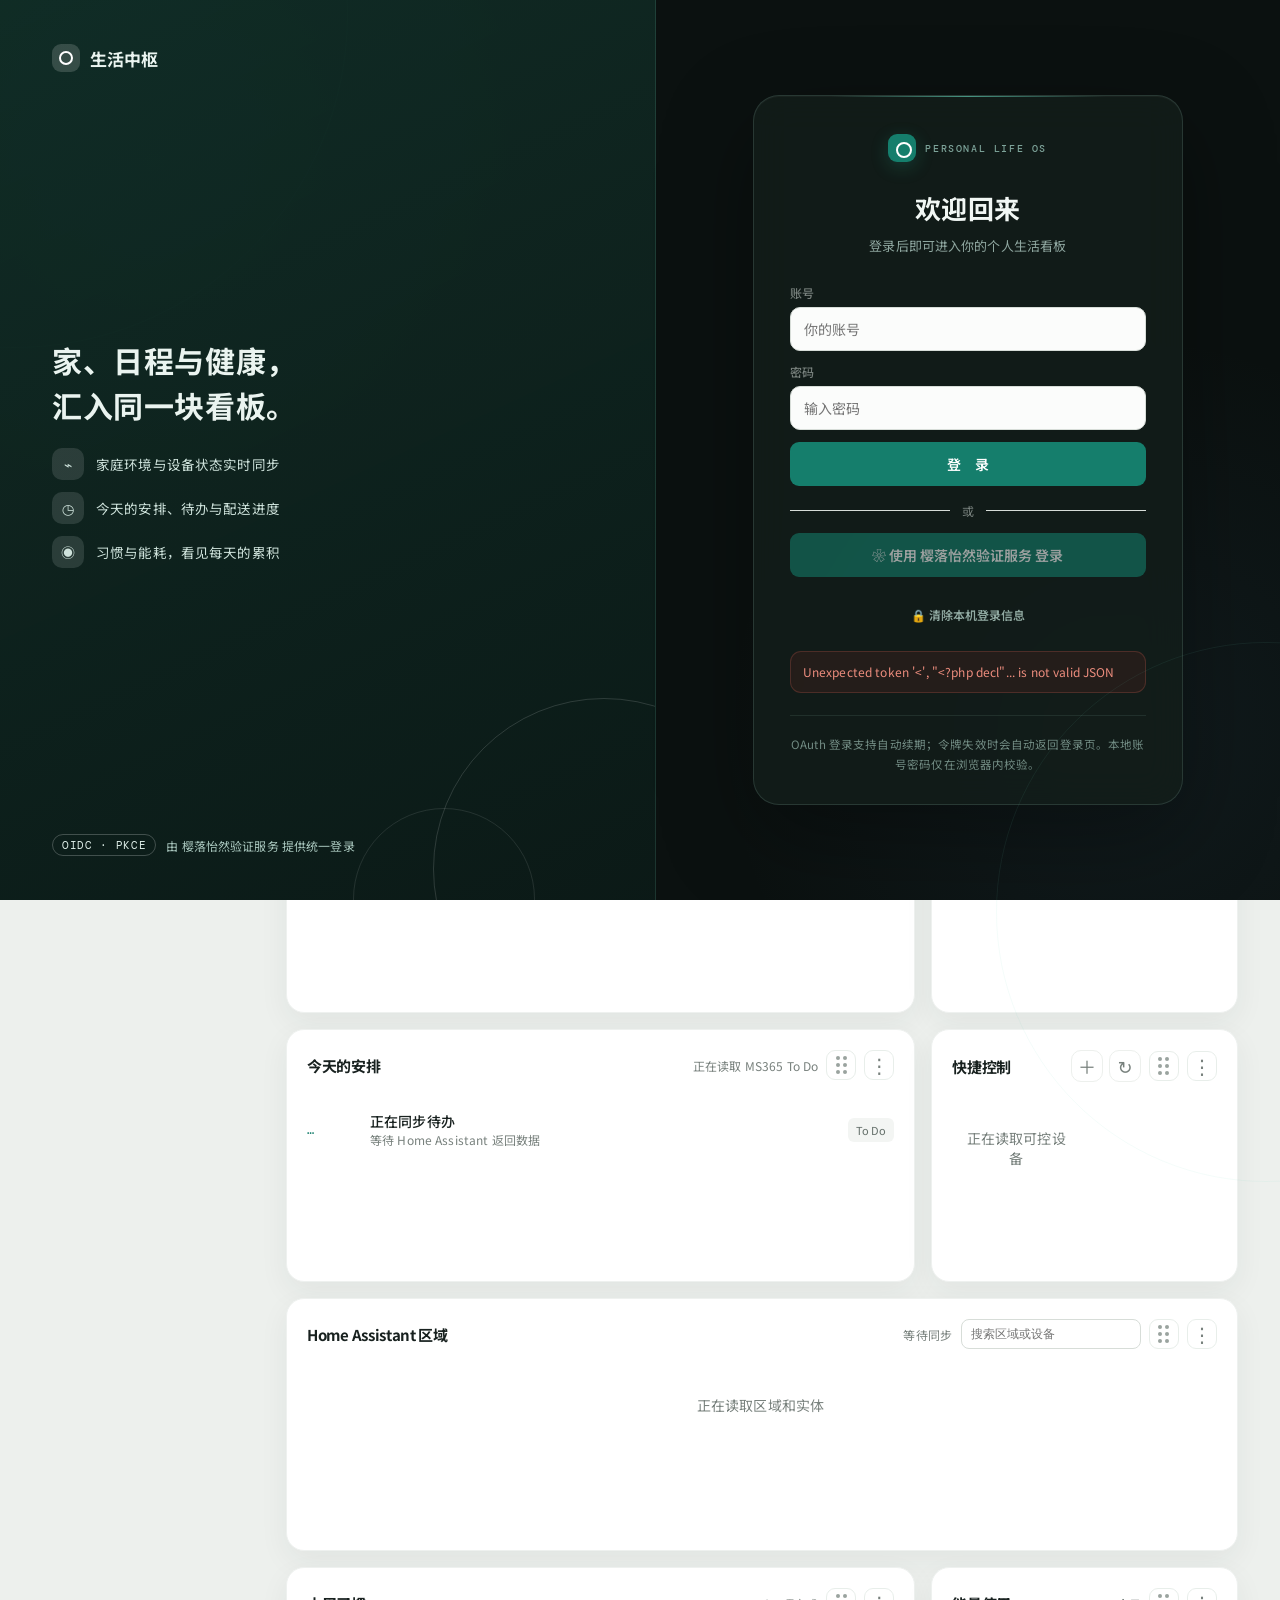
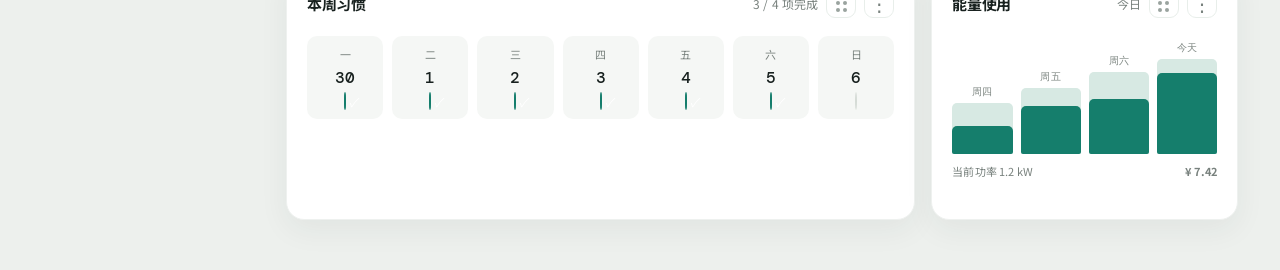
==== commit 2f61fae0: "style: refresh login page visual design" ====
--- a/index.html
+++ b/index.html
@@ -13,7 +13,7 @@
   <link rel="stylesheet" href="styles.css">
 </head>
 <body>
-  <div class="app-loader hidden" id="app-loader" aria-live="polite" aria-busy="false"><div class="loader-box"><div class="loader-identity"><div class="spinner"></div><span class="loader-avatar" id="loader-avatar" aria-hidden="true" hidden></span></div><b class="loader-greeting" id="loader-greeting" hidden></b><b id="loader-title">正在加载你的生活中枢</b><span id="loader-detail">正在准备安全连接…</span><div class="loader-progress" aria-hidden="true"><i></i><i></i><i></i></div></div></div>
+  <div class="app-loader hidden" id="app-loader" aria-live="polite" aria-busy="false"><div class="loader-box"><div class="loader-mark"><svg class="loader-arc" viewBox="0 0 76 76" aria-hidden="true"><circle cx="38" cy="38" r="34"></circle></svg><span class="logo loader-logo" aria-hidden="true"></span></div><b class="loader-greeting" id="loader-greeting" hidden></b><b id="loader-title">正在加载你的生活中枢</b><span id="loader-detail">正在准备安全连接…</span></div></div>
   <section class="auth-gate" id="auth-gate">
     <div class="auth-panel">
       <div class="auth-brand"><span class="logo"></span>生活中枢</div>
@@ -28,17 +28,19 @@
       <div class="auth-panel-foot"><span class="auth-mono">OIDC · PKCE</span>由 樱落怡然验证服务 提供统一登录</div>
     </div>
     <div class="auth-card">
-      <div class="logo"></div>
+      <div class="auth-card-brand"><span class="logo"></span><span>PERSONAL LIFE OS</span></div>
       <h1>欢迎回来</h1>
       <p>登录后即可进入你的个人生活看板</p>
-      <form class="auth-form" id="auth-form">
-        <div class="auth-field"><label for="auth-user">账号</label><input id="auth-user" name="username" type="text" autocomplete="username" autocapitalize="none" spellcheck="false" maxlength="32" placeholder="你的账号"></div>
-        <div class="auth-field"><label for="auth-pass">密码</label><input id="auth-pass" name="password" type="password" autocomplete="current-password" placeholder="输入密码"></div>
-        <button class="btn primary auth-submit" id="auth-submit" type="submit">登　录</button>
-      </form>
       <div class="auth-sso" id="auth-sso" hidden></div>
-      <div class="auth-divider"><span>或</span></div>
-      <button class="btn primary auth-oauth" id="auth-login" disabled>❀ 使用 樱落怡然验证服务 登录</button>
+      <div class="auth-manual" id="auth-manual">
+        <form class="auth-form" id="auth-form">
+          <div class="auth-field"><label for="auth-user">账号</label><input id="auth-user" name="username" type="text" autocomplete="username" autocapitalize="none" spellcheck="false" maxlength="32" placeholder="你的账号"></div>
+          <div class="auth-field"><label for="auth-pass">密码</label><input id="auth-pass" name="password" type="password" autocomplete="current-password" placeholder="输入密码"></div>
+          <button class="btn primary auth-submit" id="auth-submit" type="submit">登　录</button>
+        </form>
+        <div class="auth-divider"><span>或</span></div>
+        <button class="btn primary auth-oauth" id="auth-login" disabled>❀ 使用 樱落怡然验证服务 登录</button>
+      </div>
       <button class="btn logout" id="auth-logout">🔒 清除本机登录信息</button>
       <div class="auth-error" id="auth-error"></div>
       <div class="auth-card-foot">OAuth 登录支持自动续期；令牌失效时会自动返回登录页。本地账号密码仅在浏览器内校验。</div>
--- a/styles.css
+++ b/styles.css
@@ -982,65 +982,53 @@
   font-size:12px
 }
 
-.spinner {
-  width:34px;
-  height:34px;
-  border:3px solid #cce5dd;
-  border-top-color:var(--accent);
-  border-radius:50%;
-  margin:0 auto 13px;
-  animation:spin .7s linear infinite
-}
-
-/* 认出身份时：转圈放大成一圈光环，中央放首字母头像 */
-.loader-identity {
+/* ===== 加载页：Logo 外环走一圈 Material 风格的不定长弧线 ===== */
+.loader-mark {
   position:relative;
   display:grid;
   place-items:center;
-  width:34px;
-  height:34px;
-  margin:0 auto 13px;
-  transition:width .3s cubic-bezier(.22,1,.36,1),height .3s cubic-bezier(.22,1,.36,1)
-}
-
-.loader-identity .spinner { margin:0 }
-
-.loader-identity.has-avatar {
-  width:64px;
-  height:64px;
-  margin-bottom:16px
-}
-
-.loader-identity.has-avatar .spinner {
-  width:64px;
-  height:64px;
-  border-width:2px;
-  border-color:rgba(53,125,99,.15);
-  border-top-color:var(--accent);
-  animation-duration:1.2s
-}
-
-.loader-avatar {
+  width:76px;
+  height:76px;
+  margin:0 auto 20px
+}
+
+.loader-arc {
   position:absolute;
-  display:grid;
-  place-items:center;
+  inset:0;
+  width:100%;
+  height:100%;
+  animation:loader-arc-rotate 1.9s linear infinite
+}
+
+.loader-arc circle {
+  fill:none;
+  stroke:var(--accent);
+  stroke-width:3;
+  stroke-linecap:round;
+  transform-origin:center;
+  transform:rotate(-90deg);
+  animation:loader-arc-dash 1.5s cubic-bezier(.4,0,.2,1) infinite
+}
+
+.logo.loader-logo {
   width:42px;
   height:42px;
-  border-radius:50%;
-  background:var(--accent);
-  color:#fff;
-  font:600 17px 'DM Mono',monospace;
-  letter-spacing:.02em;
-  animation:loader-avatar-in .46s cubic-bezier(.22,1,.36,1) both
-}
-
-.loader-avatar[hidden] { display:none }
+  border-radius:14px;
+  animation:loader-logo-breathe 2.6s ease-in-out infinite
+}
+
+.logo.loader-logo:after {
+  width:15px;
+  height:15px;
+  top:10.5px;
+  left:10.5px
+}
 
 .loader-box b.loader-greeting {
   display:block;
-  margin-bottom:6px;
+  margin-bottom:7px;
   color:var(--ink);
-  font-size:18px;
+  font-size:19px;
   font-weight:600;
   letter-spacing:.01em;
   animation:loader-greeting-in .46s cubic-bezier(.22,1,.36,1) both
@@ -1062,30 +1050,20 @@
   opacity:.72
 }
 
-.loader-box.has-greeting .loader-progress { margin-top:19px }
-
-.loader-progress {
-  display:flex;
-  justify-content:center;
-  gap:6px;
-  margin-top:22px
-}
-
-.loader-progress i {
-  width:6px;
-  height:6px;
-  border-radius:50%;
-  background:#b9d9d0;
-  animation:loader-pulse 1.15s ease-in-out infinite
-}
-
-.loader-progress i:nth-child(2) { animation-delay:.15s }
-.loader-progress i:nth-child(3) { animation-delay:.3s }
-
-/* 加载页身份问候动画 */
-@keyframes loader-avatar-in {
-  from { opacity:0; transform:scale(.72) }
-  to { opacity:1; transform:none }
+@keyframes loader-arc-rotate {
+  to { transform:rotate(360deg) }
+}
+
+/* 弧线长度与偏移同时变化，得到「甩出去再收回来」的手感；213.6 = 2πr（r=34） */
+@keyframes loader-arc-dash {
+  0% { stroke-dasharray:4 213.6; stroke-dashoffset:0 }
+  50% { stroke-dasharray:148 213.6; stroke-dashoffset:-30 }
+  100% { stroke-dasharray:4 213.6; stroke-dashoffset:-213.6 }
+}
+
+@keyframes loader-logo-breathe {
+  0%,100% { transform:scale(1) }
+  50% { transform:scale(.93) }
 }
 
 @keyframes loader-greeting-in {
@@ -1096,18 +1074,6 @@
 @keyframes loader-enter {
   from { opacity:0; transform:translateY(10px) scale(.98) }
   to { opacity:1; transform:none }
-}
-
-@keyframes loader-pulse {
-  0%,100% { transform:scale(.75); background:#b9d9d0 }
-  50% { transform:scale(1.2); background:var(--accent) }
-}
-
-@keyframes spin {
-  to {
-    transform:rotate(360deg)
-  }
-
 }
 
 .modal {
@@ -1605,6 +1571,17 @@
   line-height:1.6
 }
 
+/* 登录方式互斥显示：先突出已发现的 SSO 身份，手动登录按需展开。 */
+.auth-manual[hidden],
+.auth-sso[hidden] { display:none }
+.auth-mode-sso .auth-card > p { margin-bottom:20px }
+.auth-mode-sso .auth-sso { margin:0; gap:10px }
+.auth-mode-sso .auth-sso-continue { min-height:76px; border-radius:14px; box-shadow:0 10px 24px rgba(21,126,108,.16) }
+.auth-mode-sso .auth-sso-switch { background:transparent; color:var(--muted); border:0; text-decoration:underline; font-size:12px; font-weight:500 }
+.auth-mode-sso .auth-card-foot { margin-top:20px }
+.auth-sso-empty { display:grid; gap:6px; padding:14px 0 4px; color:var(--muted); font-size:12px; line-height:1.6 }
+.auth-sso-empty button { justify-self:start; padding:0; border:0; background:transparent; color:var(--accent); font:inherit; cursor:pointer; text-decoration:underline }
+
 @media (max-width:900px) {
   .auth-gate {
     grid-template-columns:1fr;
@@ -1618,6 +1595,13 @@
   .auth-card {
     margin:0
   }
+}
+
+@media (max-width:520px) {
+  .auth-gate { padding:14px }
+  .auth-card { width:100%; margin:0; padding:30px 22px; border-radius:18px }
+  .auth-card h1 { font-size:22px }
+  .auth-card .btn { min-height:46px }
 }
 
 .mobile-nav {
@@ -2203,7 +2187,7 @@
 [data-theme="dark"] .weather-day, [data-theme="dark"] .countdown-item, [data-theme="dark"] .countdown-setting-row { background:#101815 }
 [data-theme="dark"] .mobile-nav { background:rgba(21,29,25,.94) }
 [data-theme="dark"] .app-loader { background:#0e1311; color:var(--muted) }
-[data-theme="dark"] .loader-identity.has-avatar .spinner { border-color:rgba(122,214,177,.16); border-top-color:var(--accent) }
+[data-theme="dark"] .loader-arc circle { stroke:#4fbf9b }
 [data-theme="dark"] .hero .temp span, [data-theme="dark"] .home-title { color:var(--ink) }
 [data-theme="dark"] .detail-state { background:#101815 }
 [data-theme="dark"] .detail-attrs div { border-color:#232e28 }
@@ -2495,7 +2479,7 @@
 
 .workspace-detail-modal-box .card-head>div:first-child{min-width:0;flex:1}.workspace-detail-modal-box .card-head>div:first-child h2{overflow:hidden;text-overflow:ellipsis;white-space:nowrap}.workspace-detail-modal-box .card-head>.more{width:30px;height:30px;display:grid;place-items:center;flex:none}.workspace-detail-launcher{position:fixed;right:78px;bottom:20px;z-index:91;width:50px;height:50px;display:none;border:0;border-radius:16px;background:#4c7dff;color:#fff;font-size:22px;box-shadow:0 12px 30px rgba(76,125,255,.28);cursor:pointer}.workspace-detail-launcher.show{display:grid;place-items:center}.workspace-detail-launcher:hover{transform:translateY(-3px)}
 
-@media (prefers-reduced-motion:reduce) { .spinner,.loader-progress i,.loader-box,.loader-avatar,.loader-box b.loader-greeting { animation:none!important } .loader-identity { transition:none!important } }
+@media (prefers-reduced-motion:reduce) { .loader-box,.loader-box b.loader-greeting,.logo.loader-logo { animation:none!important } .loader-arc { animation-duration:3s!important } .loader-arc circle { animation:none!important; stroke-dasharray:54 213.6 } }
 
 
 /* DSH 工作区分组、会话状态与实时输出 */
@@ -2516,3 +2500,130 @@
 @keyframes auth-sso-in{from{opacity:0;transform:translateY(-6px)}to{opacity:1;transform:none}}
 [data-theme="dark"] .auth-sso-avatar{background:rgba(255,255,255,.14)}
 @media(prefers-reduced-motion:reduce){.auth-sso{animation:none}}
+
+/* 登录页视觉升级：保持认证逻辑不变，只增强品牌层级、层次与反馈状态。 */
+.auth-gate {
+  background:
+    radial-gradient(circle at 12% 18%, rgba(46,170,146,.12), transparent 28%),
+    radial-gradient(circle at 88% 82%, rgba(67,111,145,.1), transparent 30%),
+    #0b1110;
+}
+.auth-gate:before,
+.auth-gate:after {
+  content:'';
+  position:fixed;
+  pointer-events:none;
+  border:1px solid rgba(120,210,188,.08);
+  border-radius:50%;
+}
+.auth-gate:before { width:52vw; height:52vw; left:-25vw; top:-25vw }
+.auth-gate:after { width:42vw; height:42vw; right:-20vw; bottom:-22vw }
+.auth-panel {
+  background:linear-gradient(155deg,rgba(17,47,40,.88),rgba(12,26,23,.94));
+  border-right:1px solid rgba(139,220,198,.12);
+}
+.auth-card {
+  position:relative;
+  width:min(430px,calc(100% - 32px));
+  margin:16px;
+  padding:38px 36px 30px;
+  background:rgba(19,29,26,.88);
+  border:1px solid rgba(160,211,197,.16);
+  border-radius:26px;
+  box-shadow:0 30px 90px rgba(0,0,0,.34), inset 0 1px 0 rgba(255,255,255,.035);
+  backdrop-filter:blur(18px);
+}
+.auth-card:before {
+  content:'';
+  position:absolute;
+  inset:0 18% auto 18%;
+  height:1px;
+  background:linear-gradient(90deg,transparent,rgba(95,210,183,.65),transparent);
+}
+.auth-card-brand {
+  display:flex;
+  align-items:center;
+  justify-content:center;
+  gap:9px;
+  margin-bottom:27px;
+  color:#7da399;
+  font:500 10px 'DM Mono',monospace;
+  letter-spacing:.16em;
+}
+.auth-card-brand .logo {
+  width:28px;
+  height:28px;
+  border-radius:9px;
+  margin:0;
+  box-shadow:0 5px 18px rgba(35,182,155,.22);
+}
+.auth-card-brand .logo:after { width:12px; height:12px; top:8px; left:8px }
+.auth-card h1 {
+  color:#f1f7f4;
+  font-size:26px;
+  letter-spacing:.02em;
+  margin-bottom:9px;
+}
+.auth-card p { color:#8fa7a0; margin-bottom:27px }
+.auth-card .auth-sso-continue {
+  min-height:76px;
+  background:linear-gradient(135deg,#1c8f7c,#176d60);
+  border:1px solid rgba(130,237,211,.2);
+  border-radius:16px;
+  box-shadow:0 14px 28px rgba(5,83,68,.28), inset 0 1px 0 rgba(255,255,255,.12);
+  transition:transform .18s,box-shadow .18s,filter .18s;
+}
+.auth-card .auth-sso-continue:hover {
+  transform:translateY(-2px);
+  filter:saturate(1.08);
+  box-shadow:0 18px 34px rgba(5,83,68,.36), inset 0 1px 0 rgba(255,255,255,.15);
+}
+.auth-sso-avatar {
+  width:42px;
+  height:42px;
+  border:1px solid rgba(255,255,255,.24);
+  background:rgba(4,48,41,.28);
+  color:#e5fff8;
+}
+.auth-sso-copy small { color:#bce5da; font-size:10px }
+.auth-sso-copy b { color:#fff; font-size:15px }
+.auth-card .auth-sso-switch {
+  color:#8db1a7;
+  padding:10px 12px 4px;
+  text-decoration:none;
+}
+.auth-card .auth-sso-switch:hover { color:#c8eee4 }
+.auth-error {
+  min-height:0;
+  margin-top:16px;
+  padding:10px 12px;
+  border:1px solid rgba(222,104,88,.22);
+  border-radius:11px;
+  background:rgba(123,43,36,.18);
+  color:#ed8d7e;
+  text-align:left;
+}
+.auth-error:empty { display:none }
+.logout {
+  margin-top:17px;
+  color:#91aaa2!important;
+  text-decoration:none;
+  font-size:12px!important;
+}
+.logout:hover { color:#d1eee7!important; background:rgba(255,255,255,.045)!important }
+.auth-card-foot {
+  margin-top:22px;
+  padding-top:18px;
+  border-top:1px solid rgba(137,183,171,.13);
+  color:#718b83;
+  line-height:1.75;
+}
+@media (max-width:900px) {
+  .auth-gate { background-color:#0b1110 }
+  .auth-card { width:min(430px,calc(100% - 28px)); margin:14px }
+}
+@media (max-width:520px) {
+  .auth-card { padding:31px 22px 25px; border-radius:22px }
+  .auth-card-brand { margin-bottom:23px }
+  .auth-card h1 { font-size:24px }
+}
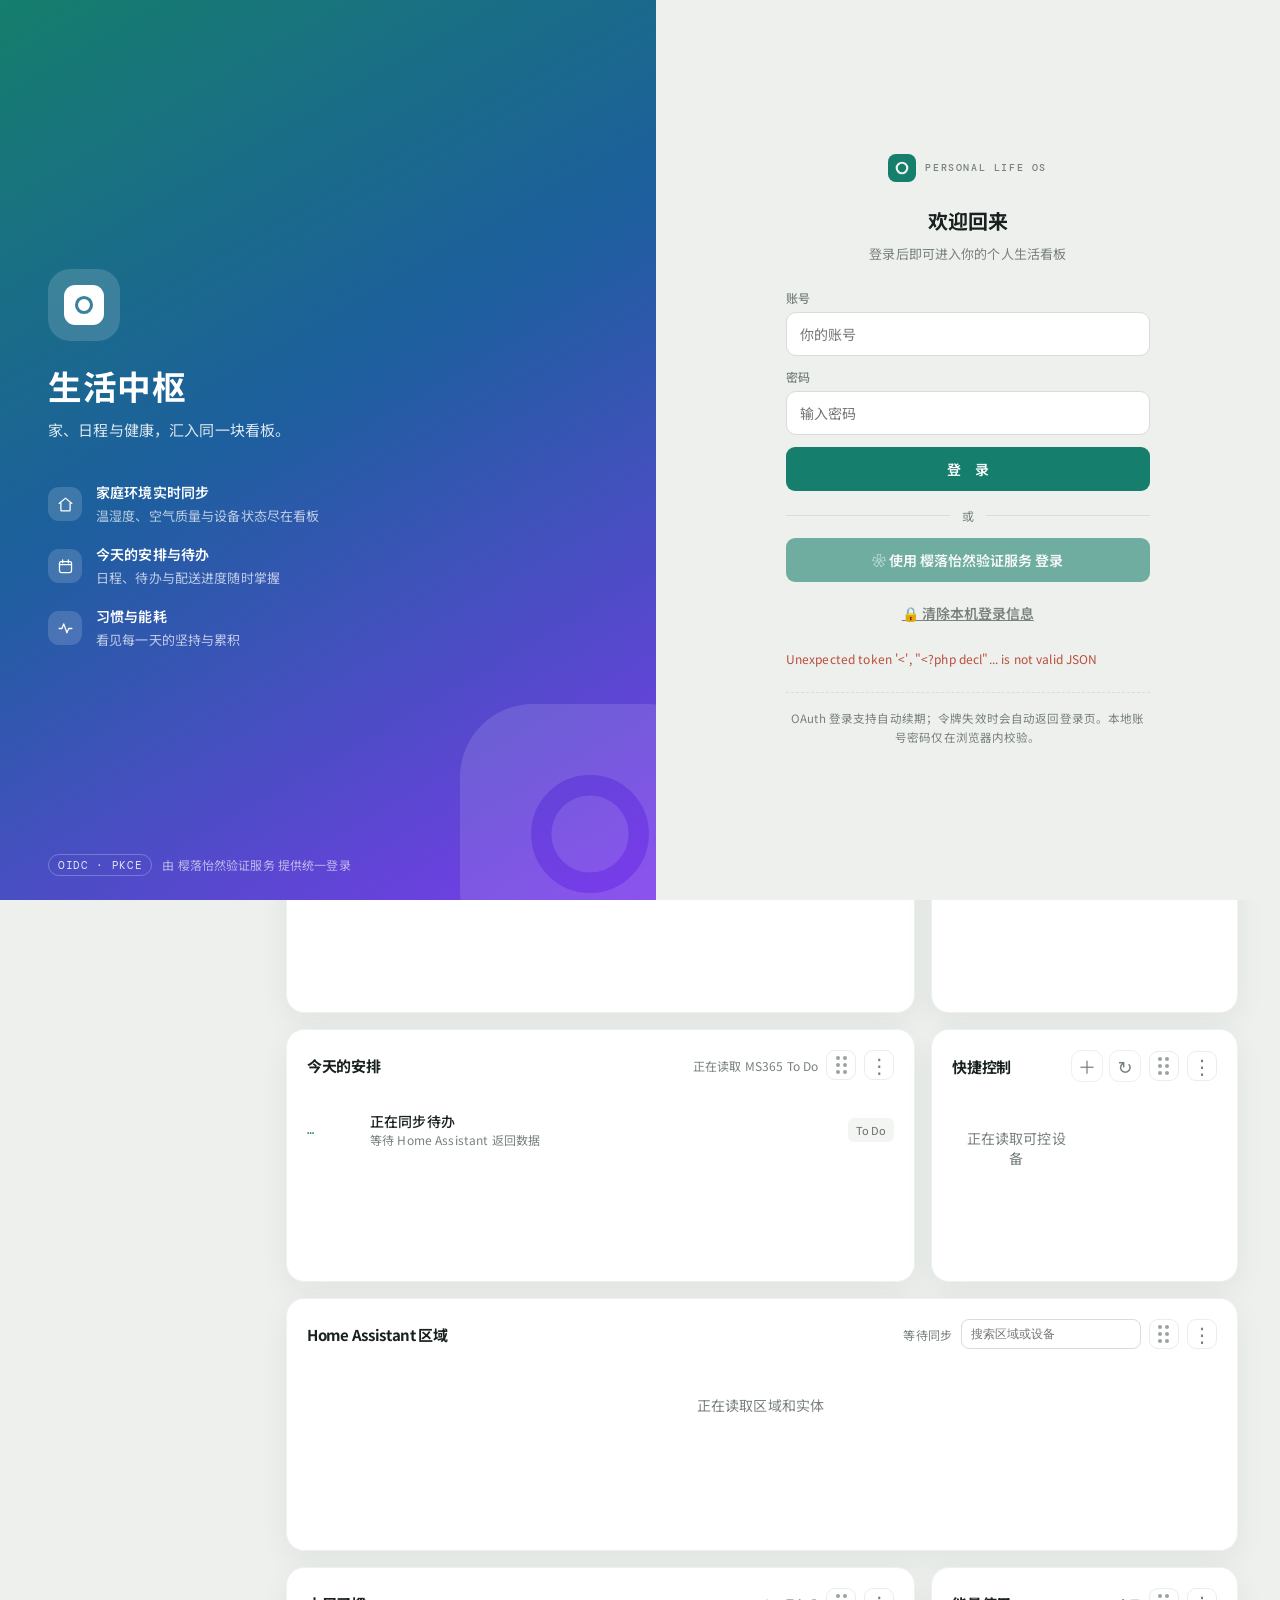
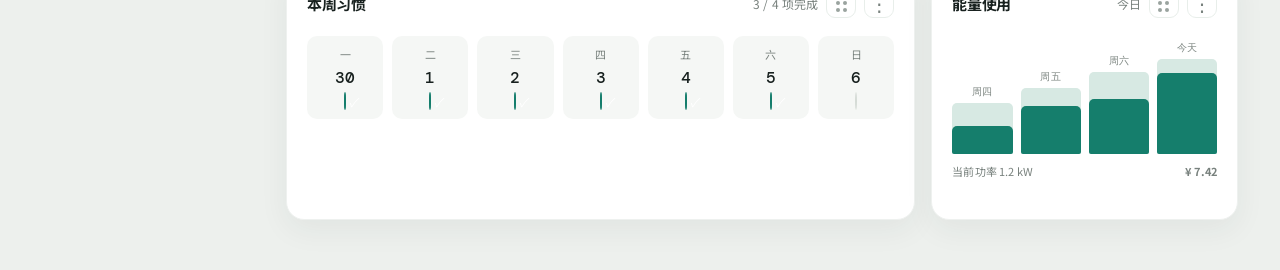
==== commit 96f43007: "style: unify login page branding and theme" ====
--- a/index.html
+++ b/index.html
@@ -15,20 +15,22 @@
 <body>
   <div class="app-loader hidden" id="app-loader" aria-live="polite" aria-busy="false"><div class="loader-box"><div class="loader-mark"><svg class="loader-arc" viewBox="0 0 76 76" aria-hidden="true"><circle cx="38" cy="38" r="34"></circle></svg><span class="logo loader-logo" aria-hidden="true"></span></div><b class="loader-greeting" id="loader-greeting" hidden></b><b id="loader-title">正在加载你的生活中枢</b><span id="loader-detail">正在准备安全连接…</span></div></div>
   <section class="auth-gate" id="auth-gate">
-    <div class="auth-panel">
-      <div class="auth-brand"><span class="logo"></span>生活中枢</div>
-      <div class="auth-copy">
-        <h2 class="auth-headline">家、日程与健康，<br>汇入同一块看板。</h2>
+    <aside class="auth-panel">
+      <svg class="auth-panel-deco" viewBox="0 0 64 64" aria-hidden="true"><mask id="life-mask-deco"><rect width="64" height="64" fill="#fff"/><circle cx="32" cy="32" r="12" fill="none" stroke="#000" stroke-width="5"/></mask><rect width="64" height="64" rx="18" fill="currentColor" mask="url(#life-mask-deco)"/></svg>
+      <div class="auth-panel-body">
+        <span class="auth-panel-chip"><svg class="auth-panel-mark" viewBox="0 0 64 64" aria-hidden="true"><mask id="life-mask-chip"><rect width="64" height="64" fill="#fff"/><circle cx="32" cy="32" r="12" fill="none" stroke="#000" stroke-width="5"/></mask><rect width="64" height="64" rx="18" fill="currentColor" mask="url(#life-mask-chip)"/></svg></span>
+        <h2 class="auth-panel-name">生活中枢</h2>
+        <p class="auth-panel-slogan">家、日程与健康，汇入同一块看板。</p>
         <ul class="auth-points">
-          <li><span class="pt-icon">⌁</span>家庭环境与设备状态实时同步</li>
-          <li><span class="pt-icon">◷</span>今天的安排、待办与配送进度</li>
-          <li><span class="pt-icon">◉</span>习惯与能耗，看见每天的累积</li>
+          <li><span class="pt-icon"><svg viewBox="0 0 24 24" aria-hidden="true"><path d="M3 10.5 12 3l9 7.5"/><path d="M5.5 9.7V20a1 1 0 0 0 1 1h11a1 1 0 0 0 1-1V9.7"/></svg></span><span class="pt-copy"><b>家庭环境实时同步</b><small>温湿度、空气质量与设备状态尽在看板</small></span></li>
+          <li><span class="pt-icon"><svg viewBox="0 0 24 24" aria-hidden="true"><rect x="3.5" y="5" width="17" height="15.5" rx="2.5"/><path d="M3.5 9.5h17M8 2.8v4M16 2.8v4"/></svg></span><span class="pt-copy"><b>今天的安排与待办</b><small>日程、待办与配送进度随时掌握</small></span></li>
+          <li><span class="pt-icon"><svg viewBox="0 0 24 24" aria-hidden="true"><path d="M3 12h4l2.5-6.5L14 18l2.5-6H21"/></svg></span><span class="pt-copy"><b>习惯与能耗</b><small>看见每一天的坚持与累积</small></span></li>
         </ul>
       </div>
       <div class="auth-panel-foot"><span class="auth-mono">OIDC · PKCE</span>由 樱落怡然验证服务 提供统一登录</div>
-    </div>
+    </aside>
     <div class="auth-card">
-      <div class="auth-card-brand"><span class="logo"></span><span>PERSONAL LIFE OS</span></div>
+      <div class="auth-card-brand"><svg class="auth-card-mark" viewBox="0 0 64 64" aria-hidden="true"><mask id="life-mask-card"><rect width="64" height="64" fill="#fff"/><circle cx="32" cy="32" r="12" fill="none" stroke="#000" stroke-width="5"/></mask><rect width="64" height="64" rx="18" fill="currentColor" mask="url(#life-mask-card)"/></svg><span class="auth-card-kicker">PERSONAL LIFE OS</span><b class="auth-card-name">生活中枢</b></div>
       <h1>欢迎回来</h1>
       <p>登录后即可进入你的个人生活看板</p>
       <div class="auth-sso" id="auth-sso" hidden></div>
--- a/styles.css
+++ b/styles.css
@@ -1312,14 +1312,15 @@
   transform:none
 }
 
-/* 登录页：左侧品牌介绍栏 + 右侧登录卡片，与主界面的绿色视觉保持一致。 */
+/* 登录页：樱落设计语言 —— 桌面 ≥900px 左侧整高品牌渐变面板 + 右侧居中表单列。
+   认证逻辑零改动：#auth-gate、表单字段与错误区域的选择器全部保持原样。 */
 .auth-gate {
   position:fixed;
   inset:0;
   z-index:100;
+  display:grid;
+  grid-template-columns:minmax(0,1.05fr) minmax(0,1fr);
   background:var(--bg);
-  display:grid;
-  grid-template-columns:minmax(0,1.05fr) minmax(0,1fr);
   overflow:auto
 }
 
@@ -1327,101 +1328,125 @@
   display:none
 }
 
+/* 品牌面板：渐变自持，不随日间/夜间主题切换；C1=项目强调色，C2=紫罗兰变体 */
 .auth-panel {
+  --auth-c1:#157e6c;
+  --auth-cm:#1d5f9e;
+  --auth-c2:#7c3aed;
   position:relative;
-  padding:44px 52px;
-  background:linear-gradient(160deg,#0e2b25,#157e6c 135%);
-  color:#eaf4f0;
   display:flex;
   flex-direction:column;
-  gap:28px;
+  padding:64px 48px 24px;
+  background:linear-gradient(150deg,var(--auth-c1) 0%,var(--auth-cm) 45%,var(--auth-c2) 100%);
+  color:#fff;
   overflow:hidden
 }
 
-.auth-panel:before,
-.auth-panel:after {
-  content:'';
+/* 右下角 260px 同款标志装饰，溢出面板边缘 */
+.auth-panel-deco {
   position:absolute;
-  border:1px solid rgba(255,255,255,.14);
-  border-radius:50%;
+  right:-64px;
+  bottom:-64px;
+  width:260px;
+  height:260px;
+  color:#fff;
+  opacity:.12;
   pointer-events:none
 }
 
-.auth-panel:before {
-  width:340px;
-  height:340px;
-  right:-120px;
-  bottom:-140px
-}
-
-.auth-panel:after {
-  width:180px;
-  height:180px;
-  right:120px;
-  bottom:-90px;
-  border-color:rgba(255,255,255,.1)
-}
-
-.auth-brand {
+.auth-panel-body {
+  position:relative;
+  margin:auto 0;
+  max-width:430px
+}
+
+.auth-panel-chip {
+  display:grid;
+  place-items:center;
+  width:72px;
+  height:72px;
+  border-radius:22px;
+  background:rgba(255,255,255,.15)
+}
+
+.auth-panel-chip .auth-panel-mark {
+  width:40px;
+  height:40px;
+  color:#fff
+}
+
+.auth-panel-name {
+  margin:24px 0 0;
+  font-size:2.1rem;
+  font-weight:700;
+  line-height:1.25;
+  letter-spacing:.02em
+}
+
+.auth-panel-slogan {
+  margin:10px 0 0;
+  font-size:15px;
+  line-height:1.75;
+  color:rgba(255,255,255,.85)
+}
+
+.auth-points {
+  list-style:none;
+  margin:40px 0 0;
+  padding:0;
+  display:grid;
+  gap:20px
+}
+
+.auth-points li {
+  display:flex;
+  gap:14px;
+  align-items:center
+}
+
+.pt-icon {
+  width:34px;
+  height:34px;
+  border-radius:11px;
+  background:rgba(255,255,255,.15);
+  display:grid;
+  place-items:center;
+  flex:none;
+  color:#fff
+}
+
+.pt-icon svg {
+  width:17px;
+  height:17px;
+  fill:none;
+  stroke:currentColor;
+  stroke-width:1.8;
+  stroke-linecap:round;
+  stroke-linejoin:round
+}
+
+.pt-copy b {
+  display:block;
+  font-size:14px;
+  font-weight:600;
+  line-height:1.4
+}
+
+.pt-copy small {
+  display:block;
+  margin-top:3px;
+  font-size:13px;
+  line-height:1.5;
+  color:rgba(255,255,255,.7)
+}
+
+.auth-panel-foot {
+  position:relative;
   display:flex;
   gap:10px;
   align-items:center;
-  font-weight:700;
-  font-size:17px;
-  position:relative
-}
-
-.auth-panel .logo {
-  background:rgba(255,255,255,.16)
-}
-
-.auth-copy {
-  margin:auto 0;
-  max-width:430px;
-  position:relative
-}
-
-.auth-headline {
-  font-size:30px;
-  line-height:1.5;
-  letter-spacing:.02em;
-  margin:0 0 20px
-}
-
-.auth-points {
-  list-style:none;
-  margin:0;
-  padding:0;
-  display:grid;
-  gap:12px;
-  font-size:13.5px;
-  color:#cfe3dc
-}
-
-.auth-points li {
-  display:flex;
-  gap:12px;
-  align-items:center
-}
-
-.pt-icon {
-  width:32px;
-  height:32px;
-  border-radius:10px;
-  background:rgba(255,255,255,.12);
-  display:grid;
-  place-items:center;
-  flex:none;
-  font-size:14px
-}
-
-.auth-panel-foot {
-  position:relative;
   font-size:12px;
-  color:#a8c6bd;
-  display:flex;
-  gap:10px;
-  align-items:center
+  color:rgba(255,255,255,.6)
 }
 
 .auth-mono {
@@ -1429,40 +1454,56 @@
   font-size:11px;
   letter-spacing:.06em;
   padding:3px 9px;
-  border:1px solid rgba(255,255,255,.22);
+  border:1px solid rgba(255,255,255,.25);
   border-radius:99px;
-  color:#dff0ea
-}
-
+  color:rgba(255,255,255,.85)
+}
+
+/* 表单面板：内容列 420px 居中，颜色走项目 token，日夜主题自动协调 */
 .auth-card {
   align-self:center;
   justify-self:center;
-  width:min(392px,100%);
-  margin:22px;
-  padding:36px 32px;
-  background:var(--card);
-  border:1px solid #e5ebe6;
-  border-radius:22px;
-  box-shadow:0 20px 60px rgba(28,46,39,.12);
+  width:min(420px,100%);
+  padding:36px 28px;
+  background:transparent;
+  border:0;
+  box-shadow:none;
   text-align:center
 }
 
-.auth-card .logo {
-  margin:0 auto 18px;
-  width:46px;
-  height:46px;
-  border-radius:14px
-}
-
-.auth-card .logo:after {
-  width:18px;
-  height:18px;
-  top:12px;
-  left:12px
+.auth-card-brand {
+  display:flex;
+  align-items:center;
+  justify-content:center;
+  gap:9px;
+  margin-bottom:24px;
+  color:var(--muted);
+  font:500 10px 'DM Mono',monospace;
+  letter-spacing:.16em
+}
+
+.auth-card-mark {
+  width:28px;
+  height:28px;
+  color:var(--accent)
+}
+
+/* 桌面端显示英文眉题；窄屏切换为紧凑品牌行（产品名） */
+.auth-card-kicker {
+  display:inline
+}
+
+.auth-card-name {
+  display:none;
+  font:700 15px 'Noto Sans SC',sans-serif;
+  letter-spacing:.04em;
+  color:var(--ink)
 }
 
 .auth-card h1 {
-  font-size:23px;
+  color:var(--ink);
+  font-size:20px;
+  font-weight:700;
   margin:0 0 8px
 }
 
@@ -1477,7 +1518,12 @@
   width:100%;
   font-weight:600;
   padding:12px 14px;
-  font-size:14px
+  font-size:14px;
+  transition:filter .18s ease,box-shadow .18s ease,opacity .18s ease,transform .18s ease
+}
+
+.auth-card .btn:hover {
+  filter:brightness(1.06)
 }
 
 .auth-form {
@@ -1503,17 +1549,17 @@
   padding:11px 13px;
   border:1px solid var(--line);
   border-radius:10px;
-  background:#fbfcfb;
+  background:var(--card);
   font:inherit;
   color:var(--ink);
   outline:none;
-  transition:border-color .15s,box-shadow .15s,background .15s
+  transition:border-color .15s ease,box-shadow .15s ease,background .15s ease
 }
 
 .auth-field input:focus {
   border-color:var(--accent);
-  background:#fff;
-  box-shadow:0 0 0 3px rgba(21,126,108,.13)
+  background:var(--card);
+  box-shadow:0 0 0 3px var(--accent-soft)
 }
 
 .auth-submit {
@@ -1521,6 +1567,11 @@
 }
 
 #auth-submit:disabled {
+  cursor:not-allowed;
+  opacity:.58
+}
+
+#auth-login:disabled {
   cursor:not-allowed;
   opacity:.58
 }
@@ -1542,24 +1593,28 @@
   background:var(--line)
 }
 
+.logout {
+  margin-top:9px;
+  background:transparent!important;
+  color:var(--muted)!important;
+  text-decoration:underline
+}
+
+.logout:hover {
+  color:var(--ink)!important
+}
+
 .auth-error {
   color:#ba4d39;
   font-size:12px;
   margin-top:14px;
   min-height:18px;
-  line-height:1.6
-}
-
-#auth-login:disabled {
-  cursor:not-allowed;
-  opacity:.58
-}
-
-.logout {
-  margin-top:9px;
-  background:transparent!important;
-  color:#6c7671!important;
-  text-decoration:underline
+  line-height:1.6;
+  text-align:left
+}
+
+[data-theme="dark"] .auth-error {
+  color:#ed8d7e
 }
 
 .auth-card-foot {
@@ -1575,17 +1630,16 @@
 .auth-manual[hidden],
 .auth-sso[hidden] { display:none }
 .auth-mode-sso .auth-card > p { margin-bottom:20px }
-.auth-mode-sso .auth-sso { margin:0; gap:10px }
-.auth-mode-sso .auth-sso-continue { min-height:76px; border-radius:14px; box-shadow:0 10px 24px rgba(21,126,108,.16) }
+.auth-mode-sso .auth-sso { margin:0; gap:16px }
+.auth-mode-sso .auth-sso-continue { min-height:76px; border-radius:14px }
 .auth-mode-sso .auth-sso-switch { background:transparent; color:var(--muted); border:0; text-decoration:underline; font-size:12px; font-weight:500 }
-.auth-mode-sso .auth-card-foot { margin-top:20px }
 .auth-sso-empty { display:grid; gap:6px; padding:14px 0 4px; color:var(--muted); font-size:12px; line-height:1.6 }
 .auth-sso-empty button { justify-self:start; padding:0; border:0; background:transparent; color:var(--accent); font:inherit; cursor:pointer; text-decoration:underline }
 
-@media (max-width:900px) {
+/* 窄屏 ≤899px：品牌面板隐藏，表单列展示紧凑品牌行 */
+@media (max-width:899px) {
   .auth-gate {
-    grid-template-columns:1fr;
-    place-items:center
+    grid-template-columns:1fr
   }
 
   .auth-panel {
@@ -1593,14 +1647,21 @@
   }
 
   .auth-card {
-    margin:0
+    padding:32px 20px
+  }
+
+  .auth-card-kicker {
+    display:none
+  }
+
+  .auth-card-name {
+    display:inline
   }
 }
 
 @media (max-width:520px) {
-  .auth-gate { padding:14px }
-  .auth-card { width:100%; margin:0; padding:30px 22px; border-radius:18px }
-  .auth-card h1 { font-size:22px }
+  .auth-card { width:100%; padding:26px 6px }
+  .auth-card h1 { font-size:19px }
   .auth-card .btn { min-height:46px }
 }
 
@@ -2501,129 +2562,36 @@
 [data-theme="dark"] .auth-sso-avatar{background:rgba(255,255,255,.14)}
 @media(prefers-reduced-motion:reduce){.auth-sso{animation:none}}
 
-/* 登录页视觉升级：保持认证逻辑不变，只增强品牌层级、层次与反馈状态。 */
-.auth-gate {
-  background:
-    radial-gradient(circle at 12% 18%, rgba(46,170,146,.12), transparent 28%),
-    radial-gradient(circle at 88% 82%, rgba(67,111,145,.1), transparent 30%),
-    #0b1110;
-}
-.auth-gate:before,
-.auth-gate:after {
-  content:'';
-  position:fixed;
-  pointer-events:none;
-  border:1px solid rgba(120,210,188,.08);
+/* 静默 SSO 探测态：颜色走项目 token，日夜主题自动协调 */
+.auth-sso-probe {
+  display:grid;
+  grid-template-columns:42px minmax(0,1fr);
+  align-items:center;
+  gap:12px;
+  min-height:76px;
+  padding:15px 16px;
+  border:1px solid var(--line);
+  border-radius:14px;
+  background:var(--card);
+  text-align:left;
+}
+.auth-sso-probe .auth-sso-copy { gap:4px }
+.auth-sso-probe small { color:var(--muted); font-size:10px }
+.auth-sso-probe b { color:var(--ink); font-size:14px; font-weight:600 }
+.auth-sso-spinner {
+  width:30px;
+  height:30px;
+  margin:6px;
+  border:2px solid var(--line);
+  border-top-color:var(--accent);
   border-radius:50%;
-}
-.auth-gate:before { width:52vw; height:52vw; left:-25vw; top:-25vw }
-.auth-gate:after { width:42vw; height:42vw; right:-20vw; bottom:-22vw }
-.auth-panel {
-  background:linear-gradient(155deg,rgba(17,47,40,.88),rgba(12,26,23,.94));
-  border-right:1px solid rgba(139,220,198,.12);
-}
-.auth-card {
-  position:relative;
-  width:min(430px,calc(100% - 32px));
-  margin:16px;
-  padding:38px 36px 30px;
-  background:rgba(19,29,26,.88);
-  border:1px solid rgba(160,211,197,.16);
-  border-radius:26px;
-  box-shadow:0 30px 90px rgba(0,0,0,.34), inset 0 1px 0 rgba(255,255,255,.035);
-  backdrop-filter:blur(18px);
-}
-.auth-card:before {
-  content:'';
-  position:absolute;
-  inset:0 18% auto 18%;
-  height:1px;
-  background:linear-gradient(90deg,transparent,rgba(95,210,183,.65),transparent);
-}
-.auth-card-brand {
-  display:flex;
-  align-items:center;
-  justify-content:center;
-  gap:9px;
-  margin-bottom:27px;
-  color:#7da399;
-  font:500 10px 'DM Mono',monospace;
-  letter-spacing:.16em;
-}
-.auth-card-brand .logo {
-  width:28px;
-  height:28px;
-  border-radius:9px;
-  margin:0;
-  box-shadow:0 5px 18px rgba(35,182,155,.22);
-}
-.auth-card-brand .logo:after { width:12px; height:12px; top:8px; left:8px }
-.auth-card h1 {
-  color:#f1f7f4;
-  font-size:26px;
-  letter-spacing:.02em;
-  margin-bottom:9px;
-}
-.auth-card p { color:#8fa7a0; margin-bottom:27px }
-.auth-card .auth-sso-continue {
-  min-height:76px;
-  background:linear-gradient(135deg,#1c8f7c,#176d60);
-  border:1px solid rgba(130,237,211,.2);
-  border-radius:16px;
-  box-shadow:0 14px 28px rgba(5,83,68,.28), inset 0 1px 0 rgba(255,255,255,.12);
-  transition:transform .18s,box-shadow .18s,filter .18s;
-}
-.auth-card .auth-sso-continue:hover {
-  transform:translateY(-2px);
-  filter:saturate(1.08);
-  box-shadow:0 18px 34px rgba(5,83,68,.36), inset 0 1px 0 rgba(255,255,255,.15);
-}
-.auth-sso-avatar {
-  width:42px;
-  height:42px;
-  border:1px solid rgba(255,255,255,.24);
-  background:rgba(4,48,41,.28);
-  color:#e5fff8;
-}
-.auth-sso-copy small { color:#bce5da; font-size:10px }
-.auth-sso-copy b { color:#fff; font-size:15px }
-.auth-card .auth-sso-switch {
-  color:#8db1a7;
-  padding:10px 12px 4px;
-  text-decoration:none;
-}
-.auth-card .auth-sso-switch:hover { color:#c8eee4 }
-.auth-error {
-  min-height:0;
-  margin-top:16px;
-  padding:10px 12px;
-  border:1px solid rgba(222,104,88,.22);
-  border-radius:11px;
-  background:rgba(123,43,36,.18);
-  color:#ed8d7e;
-  text-align:left;
-}
-.auth-error:empty { display:none }
-.logout {
-  margin-top:17px;
-  color:#91aaa2!important;
-  text-decoration:none;
-  font-size:12px!important;
-}
-.logout:hover { color:#d1eee7!important; background:rgba(255,255,255,.045)!important }
-.auth-card-foot {
-  margin-top:22px;
-  padding-top:18px;
-  border-top:1px solid rgba(137,183,171,.13);
-  color:#718b83;
-  line-height:1.75;
-}
-@media (max-width:900px) {
-  .auth-gate { background-color:#0b1110 }
-  .auth-card { width:min(430px,calc(100% - 28px)); margin:14px }
-}
-@media (max-width:520px) {
-  .auth-card { padding:31px 22px 25px; border-radius:22px }
-  .auth-card-brand { margin-bottom:23px }
-  .auth-card h1 { font-size:24px }
-}
+  animation:auth-sso-spin .8s linear infinite;
+}
+@keyframes auth-sso-spin { to { transform:rotate(360deg) } }
+
+/* 夜间主题：表单面板是透明内容列，抵消通用弹窗卡片的深色底 */
+[data-theme="dark"] .auth-card { background:transparent; border:0; box-shadow:none }
+
+@media (prefers-reduced-motion:reduce) {
+  .auth-sso-spinner { animation-duration:1.8s }
+}
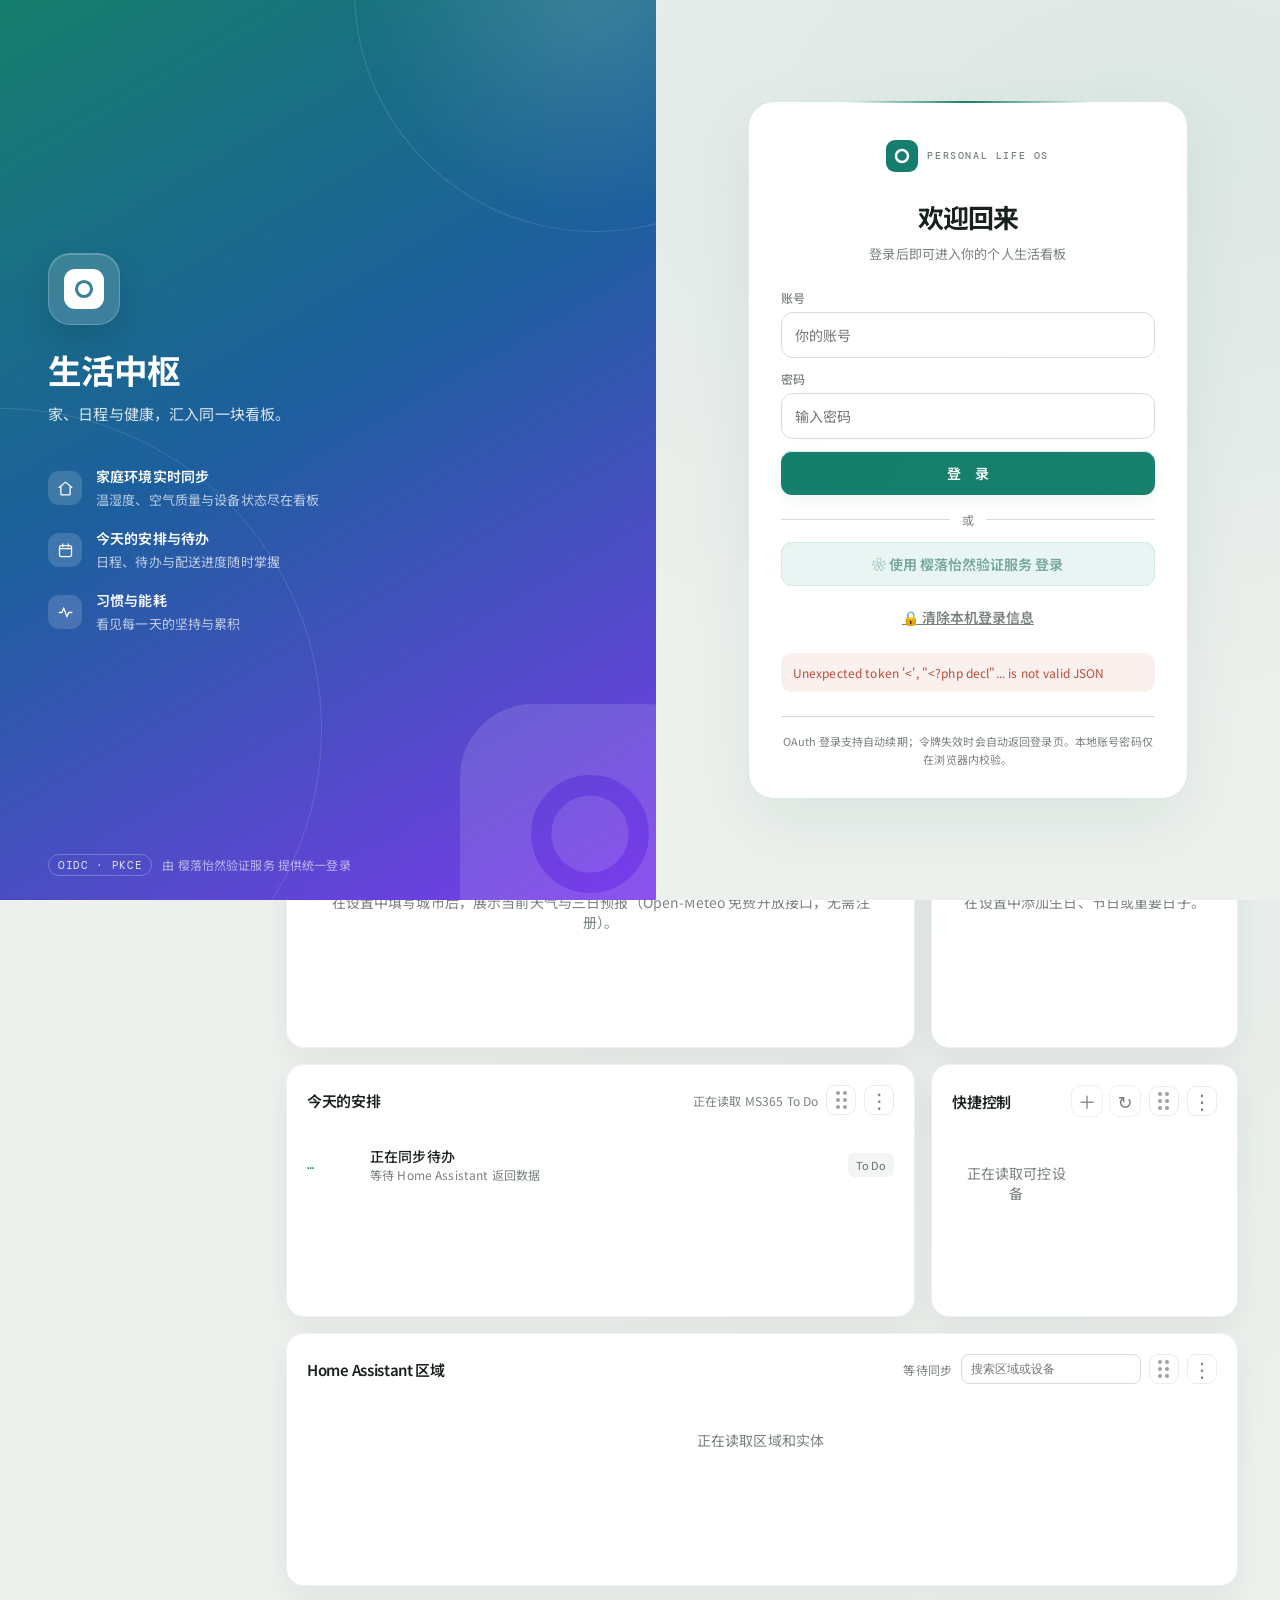
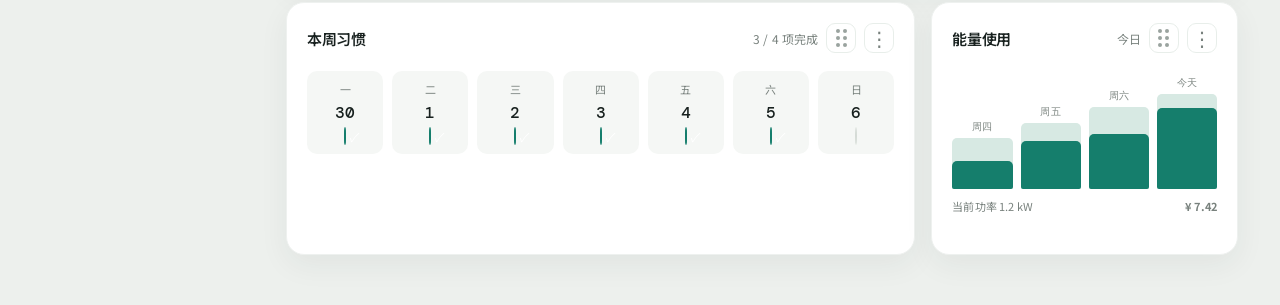
==== commit ec1d31d5: "许可证迁移 1.0.14：LGPL-2.1 迁移至 Sakura-License v1.2 固定正文" ====
--- a/index.html
+++ b/index.html
@@ -62,7 +62,7 @@
     <article class="card habit" data-widget-id="habit" data-views="health"><div class="card-head"><h2>本周习惯</h2><span class="muted">3 / 4 项完成</span></div><div class="habit-grid" id="habit-grid"></div></article>
     <article class="card energy" data-widget-id="energy" data-views="home orders"><div class="card-head"><h2>能量使用</h2><span class="muted">今日</span></div><div class="bars" id="energy-bars"><div class="bar" style="height:47%"><i style="height:55%"></i><em>—</em></div><div class="bar" style="height:61%"><i style="height:73%"></i><em>—</em></div><div class="bar" style="height:76%"><i style="height:67%"></i><em>—</em></div><div class="bar" style="height:88%"><i style="height:85%"></i><em>今天</em></div></div><div class="energy-foot"><span>当前功率 1.2 kW</span><b>¥ 7.42</b></div></article>
   </section>
-  <section class="settings-page" data-views="settings"><div class="settings-grid"><div class="settings-stack"><article class="settings-card"><h3>小组件</h3><p>选择要显示在生活中枢里的信息卡片。</p><div id="widget-settings" class="widget-settings"></div></article><article class="settings-card"><h3>纪念日与倒数</h3><p>添加生日、节日和重要日子，看板会自动计算倒数天数。</p><div class="countdown-settings" id="countdown-settings"></div><form class="profile-form countdown-add" id="countdown-form"><div class="field"><label for="countdown-name">名称</label><input id="countdown-name" type="text" maxlength="16" placeholder="例如：生日"></div><div class="field"><label for="countdown-date">日期</label><input id="countdown-date" type="date" required></div><label class="widget-toggle countdown-yearly"><span><b>每年重复</b><small>适合生日、纪念日</small></span><input type="checkbox" id="countdown-yearly" checked><i></i></label><button class="btn primary" type="submit">添加纪念日</button></form></article><article class="settings-card"><h3>导航分类</h3><p>选择左侧导航中显示的分类；“总览”和“设置”始终保留。</p><div id="nav-settings" class="nav-settings"></div></article></div><div class="settings-stack"><article class="settings-card"><h3>个性化</h3><p>设置首页欢迎语中显示的称呼，仅保存在当前浏览器。</p><form id="profile-form" class="profile-form"><div class="field"><label for="profile-name">你的称呼</label><input id="profile-name" name="displayName" type="text" maxlength="24" autocomplete="nickname" placeholder="例如：Gu"></div><button class="btn primary" type="submit">保存称呼</button></form></article><article class="settings-card"><h3>外观</h3><p>选择看板的配色主题；跟随系统会随设备的日间/夜间设置自动切换。</p><div class="theme-options" id="theme-options"><button type="button" data-theme-mode="auto"><span>◐</span>跟随系统</button><button type="button" data-theme-mode="light"><span>☀</span>日间模式</button><button type="button" data-theme-mode="dark"><span>☾</span>夜间模式</button></div></article><article class="settings-card"><h3>天气与位置</h3><p>天气数据来自免费的 Open-Meteo 开放接口，无需注册、无需 API Key。</p><form class="profile-form" id="weather-form"><div class="field"><label for="weather-city">城市名称</label><input id="weather-city" type="text" maxlength="24" placeholder="例如：上海"></div><button class="btn primary" type="submit">保存城市并获取天气</button></form></article><article class="settings-card"><h3>AI 助手</h3><p>接入任意 OpenAI 兼容接口（OpenAI、DeepSeek、各类中转站均可）。API Key 仅保存在当前浏览器，对话时会带上看板的实时数据。</p><form id="ai-config-form" class="profile-form"><div class="field"><label for="ai-base">接口地址</label><input id="ai-base" type="text" placeholder="https://api.example.com/v1" autocomplete="off" spellcheck="false"></div><div class="field"><label for="ai-key">API Key</label><input id="ai-key" type="password" placeholder="sk-…" autocomplete="off"></div><div class="field"><label for="ai-model">模型</label><div class="ai-model-row"><select id="ai-model"><option value="">先拉取模型列表</option></select><button class="btn" type="button" id="ai-fetch-models">拉取模型</button></div></div><button class="btn primary" type="submit">保存 AI 配置</button><span class="ai-config-status" id="ai-config-status"></span></form></article><article class="settings-card"><h3>连接与账户</h3><p>公开与私密配置由服务器 <b>.env</b> 和管理员权限网关统一管理。</p><section class="dsh-pairing-panel"><div class="dsh-pairing-heading"><span>⌁</span><div><b>连接本机 DSH</b><small>生成一次性验证码，在 DSH 的「活动统计 → 总设置」中输入即可完成连接。</small></div></div><div class="dsh-pairing-code" id="dsh-pairing-code" hidden><b id="dsh-pairing-value">000000</b><span id="dsh-pairing-expiry">有效期 5 分钟</span><button class="btn" id="dsh-pairing-copy" type="button">复制验证码</button></div><div class="dsh-pairing-actions"><button class="btn" id="dsh-pairing-create" type="button">生成 DSH 配对码</button><span id="dsh-pairing-status">仅 Authentik 管理员可以生成；验证码只可使用一次。</span></div></section><div class="settings-actions"><button class="btn primary" id="settings-connect">连接 Home Assistant</button><button class="btn" id="settings-reset">重置布局、小组件与导航</button><button class="btn danger" id="settings-logout">退出登录</button></div></article><article class="settings-card settings-version"><div class="version-heading"><span class="version-mark">↗</span><span><small>生活中枢</small><b>版本与更新</b></span></div><strong data-app-version>正在读取版本</strong><div class="version-actions"><button class="btn" id="check-update" type="button">检查更新</button><a class="btn primary" id="upgrade-dashboard" href="upgrade.html">升级看板</a><a class="btn primary" href="https://github.com/Guyao146/Life-Dashboard" target="_blank" rel="noopener noreferrer">前往 GitHub</a></div><span class="version-status" id="version-status">已是最新版本</span></article></div></div></section></main><nav class="mobile-nav"><button data-view="overview"><span>⌂</span>总览</button><button data-view="settings"><span>⚙</span>设置</button><button data-view="schedule"><span>◷</span>日程</button><button data-view="health"><span>◉</span>健康</button></nav></div>
+  <section class="settings-page" data-views="settings"><div class="settings-grid"><div class="settings-stack"><article class="settings-card"><h3>小组件</h3><p>选择要显示在生活中枢里的信息卡片。</p><div id="widget-settings" class="widget-settings"></div></article><article class="settings-card"><h3>纪念日与倒数</h3><p>添加生日、节日和重要日子，看板会自动计算倒数天数。</p><div class="countdown-settings" id="countdown-settings"></div><form class="profile-form countdown-add" id="countdown-form"><div class="field"><label for="countdown-name">名称</label><input id="countdown-name" type="text" maxlength="16" placeholder="例如：生日"></div><div class="field"><label for="countdown-date">日期</label><input id="countdown-date" type="date" required></div><label class="widget-toggle countdown-yearly"><span><b>每年重复</b><small>适合生日、纪念日</small></span><input type="checkbox" id="countdown-yearly" checked><i></i></label><button class="btn primary" type="submit">添加纪念日</button></form></article><article class="settings-card"><h3>导航分类</h3><p>选择左侧导航中显示的分类；“总览”和“设置”始终保留。</p><div id="nav-settings" class="nav-settings"></div></article></div><div class="settings-stack"><article class="settings-card"><h3>个性化</h3><p>设置首页欢迎语中显示的称呼，仅保存在当前浏览器。</p><form id="profile-form" class="profile-form"><div class="field"><label for="profile-name">你的称呼</label><input id="profile-name" name="displayName" type="text" maxlength="24" autocomplete="nickname" placeholder="例如：Gu"></div><button class="btn primary" type="submit">保存称呼</button></form></article><article class="settings-card"><h3>外观</h3><p>选择看板的配色主题；跟随系统会随设备的日间/夜间设置自动切换。</p><div class="theme-options" id="theme-options"><button type="button" data-theme-mode="auto"><span>◐</span>跟随系统</button><button type="button" data-theme-mode="light"><span>☀</span>日间模式</button><button type="button" data-theme-mode="dark"><span>☾</span>夜间模式</button></div></article><article class="settings-card"><h3>天气与位置</h3><p>天气数据来自免费的 Open-Meteo 开放接口，无需注册、无需 API Key。</p><form class="profile-form" id="weather-form"><div class="field"><label for="weather-city">城市名称</label><input id="weather-city" type="text" maxlength="24" placeholder="例如：上海"></div><button class="btn primary" type="submit">保存城市并获取天气</button></form></article><article class="settings-card"><h3>AI 助手</h3><p>接入任意 OpenAI 兼容接口（OpenAI、DeepSeek、各类中转站均可）。API Key 仅保存在当前浏览器，对话时会带上看板的实时数据。</p><form id="ai-config-form" class="profile-form"><div class="field"><label for="ai-base">接口地址</label><input id="ai-base" type="text" placeholder="https://api.example.com/v1" autocomplete="off" spellcheck="false"></div><div class="field"><label for="ai-key">API Key</label><input id="ai-key" type="password" placeholder="sk-…" autocomplete="off"></div><div class="field"><label for="ai-model">模型</label><div class="ai-model-row"><select id="ai-model"><option value="">先拉取模型列表</option></select><button class="btn" type="button" id="ai-fetch-models">拉取模型</button></div></div><button class="btn primary" type="submit">保存 AI 配置</button><span class="ai-config-status" id="ai-config-status"></span></form></article><article class="settings-card"><h3>连接与账户</h3><p>公开与私密配置由服务器 <b>.env</b> 和管理员权限网关统一管理。</p><section class="dsh-pairing-panel"><div class="dsh-pairing-heading"><span>⌁</span><div><b>连接本机 DSH</b><small>生成一次性验证码，在 DSH 的「活动统计 → 总设置」中输入即可完成连接。</small></div></div><div class="dsh-pairing-code" id="dsh-pairing-code" hidden><b id="dsh-pairing-value">000000</b><span id="dsh-pairing-expiry">有效期 5 分钟</span><button class="btn" id="dsh-pairing-copy" type="button">复制验证码</button></div><div class="dsh-pairing-actions"><button class="btn" id="dsh-pairing-create" type="button">生成 DSH 配对码</button><span id="dsh-pairing-status">仅 Authentik 管理员可以生成；验证码只可使用一次。</span></div></section><div class="settings-actions"><button class="btn primary" id="settings-connect">连接 Home Assistant</button><button class="btn" id="settings-reset">重置布局、小组件与导航</button><button class="btn danger" id="settings-logout">退出登录</button></div></article><article class="settings-card settings-version"><div class="version-heading"><span class="version-mark">↗</span><span><small>生活中枢</small><b>版本与更新</b></span></div><strong data-app-version>正在读取版本</strong><span class="version-license">许可证 <b>Sakura-License v1.2</b> · <a href="LICENSE" target="_blank" rel="noopener noreferrer">查看许可正文</a></span><div class="version-actions"><button class="btn" id="check-update" type="button">检查更新</button><a class="btn primary" id="upgrade-dashboard" href="upgrade.html">升级看板</a><a class="btn primary" href="https://github.com/Guyao146/Life-Dashboard" target="_blank" rel="noopener noreferrer">前往 GitHub</a></div><span class="version-status" id="version-status">已是最新版本</span></article></div></div></section></main><nav class="mobile-nav"><button data-view="overview"><span>⌂</span>总览</button><button data-view="settings"><span>⚙</span>设置</button><button data-view="schedule"><span>◷</span>日程</button><button data-view="health"><span>◉</span>健康</button></nav></div>
   <div class="modal" id="connect-modal"><form class="modal-box" id="connect-form"><h2>连接 Home Assistant</h2><p>只有 Authentik 管理员登录后，服务器才会下发 Home Assistant 配置。</p><div class="modal-actions"><button type="button" class="btn" id="cancel-connect">取消</button><button class="btn primary" type="submit">连接并同步</button></div><div class="connection-note">请在服务器 <b>.env</b> 中配置 Home Assistant，并设置 Authentik 管理员白名单。区域、设备和实体信息会通过 Home Assistant WebSocket API 同步。</div></form></div><div class="modal" id="picker-modal"><div class="modal-box picker-box"><div class="card-head"><h2>选择快捷控制</h2><span class="picker-count" id="picker-count">0 / 6</span></div><p>快捷控制独立读取所有可控实体，按设备类型展开选择，最多展示 6 个。</p><div class="picker-list" id="picker-list"></div><div class="modal-actions"><button class="btn" id="cancel-picker">取消</button><button class="btn primary" id="save-picker">保存选择</button></div></div></div><div class="modal" id="environment-picker-modal"><div class="modal-box picker-box environment-picker-box"><div class="card-head"><div><span class="environment-slot-kicker" id="environment-slot-kicker">环境数据 1</span><h2>选择环境传感器</h2></div><button class="more" id="close-environment-picker" type="button" aria-label="关闭">×</button></div><p>从温度或湿度实体中单选一个。两个数据位彼此独立，也可以选择同一设备的不同传感器。</p><div class="environment-picker-list" id="environment-picker-list"></div><div class="modal-actions"><button class="btn" id="cancel-environment-picker" type="button">取消</button><button class="btn primary" id="save-environment-picker" type="button">保存选择</button></div></div></div><div class="modal" id="device-modal"><div class="modal-box"><div class="card-head"><h2 id="detail-name">设备详情</h2><button class="more" id="close-detail">×</button></div><div class="detail-state" id="detail-state">—</div><div class="detail-attrs" id="detail-attrs"></div><div class="modal-actions"><button class="btn primary" id="detail-control">控制设备</button></div></div></div><div class="ai-panel" id="ai-panel" aria-hidden="true"><div class="ai-head"><div class="ai-title"><span class="ai-dot" id="ai-dot"></span><b>AI 助手</b><small id="ai-model-label">未配置模型</small></div><button class="more" id="ai-close" type="button" aria-label="关闭 AI 助手">×</button></div><div class="ai-messages" id="ai-messages"></div><form class="ai-input" id="ai-form"><input id="ai-question" type="text" placeholder="问问你的生活中枢…" autocomplete="off" maxlength="500"><button class="btn primary" id="ai-send" type="submit">发送</button></form></div><div class="toast" id="toast"></div>
 
   <div class="modal" id="workspace-detail-modal"><div class="modal-box workspace-detail-modal-box"><div class="card-head"><div><span class="workspace-detail-kicker" id="workspace-detail-kicker">DSH WORKSPACE</span><h2 id="workspace-detail-title">工作区详情</h2></div><button class="more" id="close-workspace-detail" type="button" aria-label="关闭">×</button></div><div class="workspace-detail-layout"><aside class="workspace-session-list" id="workspace-session-list"></aside><section class="workspace-record-panel"><div class="workspace-record-head" id="workspace-record-head">选择一个会话查看记录</div><div class="workspace-record-list" id="workspace-record-list"></div><form class="workspace-message-form" id="workspace-message-form"><textarea id="workspace-message-input" maxlength="8000" placeholder="向这个 DSH 会话发送消息…" disabled></textarea><button class="btn primary" type="submit" disabled>发送</button></form></section></div></div></div>
--- a/styles.css
+++ b/styles.css
@@ -1747,6 +1747,10 @@
 .version-status { min-height:16px; color:var(--muted); font-size:11px }
 .version-status:before { content:'●'; color:var(--accent); margin-right:5px }
 .version-actions button:disabled { cursor:wait; opacity:.65 }
+.version-license { color:var(--muted); font-size:11px }
+.version-license b { color:var(--ink); font-weight:500 }
+.version-license a { color:var(--accent); text-decoration:none }
+.version-license a:hover { text-decoration:underline }
 .btn.danger { color:#b64d3d; background:#fff0ed }
 .grid.is-hidden { display:none }
 
@@ -2595,3 +2599,205 @@
 @media (prefers-reduced-motion:reduce) {
   .auth-sso-spinner { animation-duration:1.8s }
 }
+
+/* 柔光与微交互：颜色使用主题变量；入场只播放一次，不用持续动画装饰背景。 */
+:root {
+  --ui-ease:cubic-bezier(.22,1,.36,1);
+  --ui-glow:rgba(21,126,108,.08);
+  --ui-border:rgba(21,126,108,.16);
+  --ui-highlight:rgba(255,255,255,.85);
+  --ui-lift:0 14px 32px rgba(25,60,47,.1);
+  --ui-primary-end:#18816d;
+  --ui-action-ink:#116654
+}
+[data-theme="dark"] {
+  --ui-glow:rgba(56,176,146,.07);
+  --ui-border:rgba(105,199,171,.2);
+  --ui-highlight:rgba(255,255,255,.045);
+  --ui-lift:0 14px 32px rgba(0,0,0,.28);
+  --ui-primary-end:#50c9a7;
+  --ui-action-ink:#80dfc1
+}
+body {
+  background-image:radial-gradient(ellipse at 80% 0,var(--ui-glow),transparent 58%);
+  background-repeat:no-repeat
+}
+[data-theme="dark"] body {
+  background-image:radial-gradient(ellipse at 80% 0,var(--ui-glow),transparent 58%)
+}
+.auth-gate,
+[data-theme="dark"] .auth-gate {
+  background:radial-gradient(ellipse at 90% 15%,var(--ui-glow),transparent 55%),var(--bg)
+}
+.auth-panel { isolation:isolate }
+.auth-panel::before,
+.auth-panel::after {
+  content:'';
+  position:absolute;
+  width:480px;
+  height:480px;
+  border:1px solid rgba(255,255,255,.13);
+  border-radius:50%;
+  pointer-events:none;
+  z-index:-1
+}
+.auth-panel::before {
+  top:-250px;
+  right:-180px;
+  background:radial-gradient(circle,rgba(255,255,255,.14),transparent 68%)
+}
+.auth-panel::after { left:-320px; bottom:-150px; width:640px; height:640px }
+.auth-panel-chip {
+  border:1px solid rgba(255,255,255,.22);
+  box-shadow:inset 0 1px rgba(255,255,255,.2),0 14px 30px rgba(8,40,43,.16)
+}
+.auth-panel-name { letter-spacing:-.025em }
+.auth-panel-foot { flex-wrap:wrap; row-gap:8px; padding-top:32px }
+.auth-gate .auth-card {
+  position:relative;
+  width:min(440px,calc(100% - 48px));
+  margin:28px 0;
+  padding:38px 32px 30px;
+  border:1px solid var(--ui-border);
+  border-radius:26px;
+  background:linear-gradient(155deg,var(--ui-highlight),transparent 42%),var(--card);
+  box-shadow:0 24px 64px var(--ui-glow),inset 0 1px var(--ui-highlight)
+}
+.auth-card::before {
+  content:'';
+  position:absolute;
+  top:-1px;
+  left:22%;
+  right:22%;
+  height:2px;
+  background:linear-gradient(90deg,transparent,var(--accent),transparent);
+  pointer-events:none
+}
+.auth-card h1 { font-size:26px; letter-spacing:-.04em }
+.auth-card-brand { margin-bottom:26px }
+.auth-card-mark { width:32px; height:32px }
+.auth-card-foot { border-top-style:solid; font-size:11px }
+.auth-field:focus-within label { color:var(--accent) }
+.auth-field label { transition:color .18s ease }
+.auth-field input { min-height:46px; border-radius:12px }
+.auth-card .auth-sso-continue { min-height:82px; border-radius:16px }
+.auth-card .auth-sso-switch { text-underline-offset:4px }
+.auth-sso-probe { background:var(--accent-soft); border-color:var(--ui-border) }
+.auth-error:not(:empty) {
+  padding:10px 12px;
+  border-radius:10px;
+  background:rgba(186,77,57,.08)
+}
+
+/* 卡片保持原布局，增强表面层次；不对整张卡片做悬浮位移，避免影响拖放和阅读。 */
+.grid > .card,
+.settings-card {
+  box-shadow:var(--shadow),inset 0 1px var(--ui-highlight);
+  transition:border-color .2s ease,box-shadow .25s ease
+}
+.card-head h2 { font-weight:600 }
+.view-intro .eyebrow { display:flex; align-items:center; gap:9px; font-size:10px; letter-spacing:.16em }
+.view-intro .eyebrow::before {
+  content:'';
+  width:18px;
+  height:2px;
+  border-radius:2px;
+  background:var(--accent)
+}
+.view-intro h2 { margin-top:12px; font-size:32px; font-weight:700 }
+.view-intro::after {
+  content:'';
+  display:block;
+  width:44px;
+  height:3px;
+  margin-top:22px;
+  border-radius:4px;
+  background:linear-gradient(90deg,var(--accent),var(--accent-soft))
+}
+.top .date { padding:7px 13px; border:1px solid var(--ui-border); border-radius:14px; background:var(--ui-glow); font-size:12px }
+#clock { font-family:'DM Mono',monospace; font-variant-numeric:tabular-nums; letter-spacing:.08em }
+.nav button.active { box-shadow:0 6px 18px var(--ui-glow),inset 0 0 0 1px var(--ui-border) }
+.nav .icon { transition:transform .22s var(--ui-ease) }
+.mobile-nav button { border-radius:12px; min-width:44px; transition:background-color .2s ease,color .2s ease }
+.mobile-nav button:not(.active) { color:var(--muted); font-weight:400 }
+.mobile-nav button.active { color:var(--accent); background:var(--accent-soft); font-weight:600 }
+.btn,
+.auth-card .btn,
+.quick-grid button,
+.more,
+.environment-slot,
+.theme-options button {
+  transition:transform .2s var(--ui-ease),box-shadow .2s ease,background-color .2s ease,border-color .2s ease,color .2s ease
+}
+.btn { border-radius:11px }
+.btn.primary,
+[data-theme="dark"] .btn.primary {
+  background-image:linear-gradient(125deg,var(--accent),var(--ui-primary-end));
+  box-shadow:0 5px 14px var(--ui-glow),inset 0 1px var(--ui-highlight)
+}
+.auth-card .btn.auth-oauth {
+  color:var(--ui-action-ink);
+  background:var(--accent-soft);
+  box-shadow:inset 0 0 0 1px var(--ui-border)
+}
+.auth-card .btn:hover { filter:none }
+:is(button,a,input,select,textarea,summary):focus-visible {
+  outline:2px solid var(--accent);
+  outline-offset:3px
+}
+.widget-toggle:has(input:focus-visible) { outline:2px solid var(--accent); outline-offset:3px }
+button:disabled { cursor:not-allowed }
+.modal-box { border:1px solid var(--ui-border) }
+.toast { max-width:min(420px,calc(100vw - 36px)); border:1px solid var(--ui-border); border-radius:14px; line-height:1.6 }
+.app-loader.hidden .loader-box,
+.app-loader.hidden .loader-box * { animation-play-state:paused }
+
+@media (hover:hover) and (pointer:fine) {
+  .grid > .card:not(.is-dragging):hover,
+  .settings-card:not(.is-dragging):hover { border-color:var(--ui-border); box-shadow:var(--ui-lift),inset 0 1px var(--ui-highlight) }
+  .btn:not(:disabled):hover,
+  .quick-grid button:not(:disabled):hover,
+  .environment-slot:hover { transform:translateY(-2px); box-shadow:var(--ui-lift) }
+  .btn.logout:hover { transform:none; box-shadow:none }
+  .nav button:hover .icon { transform:scale(1.12) }
+}
+:is(.btn,.quick-grid button,.more,.environment-slot,.theme-options button):not(:disabled):active { transform:scale(.98) }
+@media (prefers-reduced-motion:no-preference) {
+  .auth-card { animation:ui-rise .55s var(--ui-ease) both }
+  .auth-panel-chip,
+  .auth-panel-name,
+  .auth-panel-slogan,
+  .auth-points li { animation:ui-rise .65s var(--ui-ease) both }
+  .auth-panel-name { animation-delay:60ms }
+  .auth-panel-slogan { animation-delay:100ms }
+  .auth-points li:nth-child(1) { animation-delay:140ms }
+  .auth-points li:nth-child(2) { animation-delay:190ms }
+  .auth-points li:nth-child(3) { animation-delay:240ms }
+  .auth-manual:not([hidden]) { animation:ui-fade .25s ease both }
+  .modal.show { animation:ui-fade .18s ease both }
+  .modal.show .modal-box { animation:ui-rise .3s var(--ui-ease) both }
+}
+@keyframes ui-rise {
+  from { opacity:0; transform:translateY(14px) }
+  to { opacity:1; transform:translateY(0) }
+}
+@keyframes ui-fade { from { opacity:0 } to { opacity:1 } }
+@media (max-width:899px) {
+  .auth-gate .auth-card { width:min(440px,calc(100% - 32px)); padding:32px 26px }
+  .view-intro h2 { font-size:28px }
+  .view-intro::after { margin-top:14px; width:32px }
+  .toast { bottom:calc(82px + env(safe-area-inset-bottom)) }
+}
+@media (max-width:520px) {
+  .auth-gate .auth-card { padding:28px 22px; border-radius:22px; margin:20px 0 }
+  .auth-card h1 { font-size:24px }
+  .auth-card .auth-oauth { font-size:12px }
+  .auth-sso-copy b { white-space:normal; overflow-wrap:anywhere; font-size:13px }
+}
+/* 包含原有 CSS 动画，确保用户在系统中停用动效后不再出现旋转或位移。 */
+@media (prefers-reduced-motion:reduce) {
+  *,*::before,*::after { animation:none!important; transition:none!important; scroll-behavior:auto!important }
+  .btn:hover,.btn:active,.nav button:hover,.nav button:hover .icon,
+  .quick-grid button:hover,.quick-grid button:active,.scene-item:hover,
+  .environment-slot:hover,.environment-slot:active,.more:active,.theme-options button:active { transform:none!important }
+}
